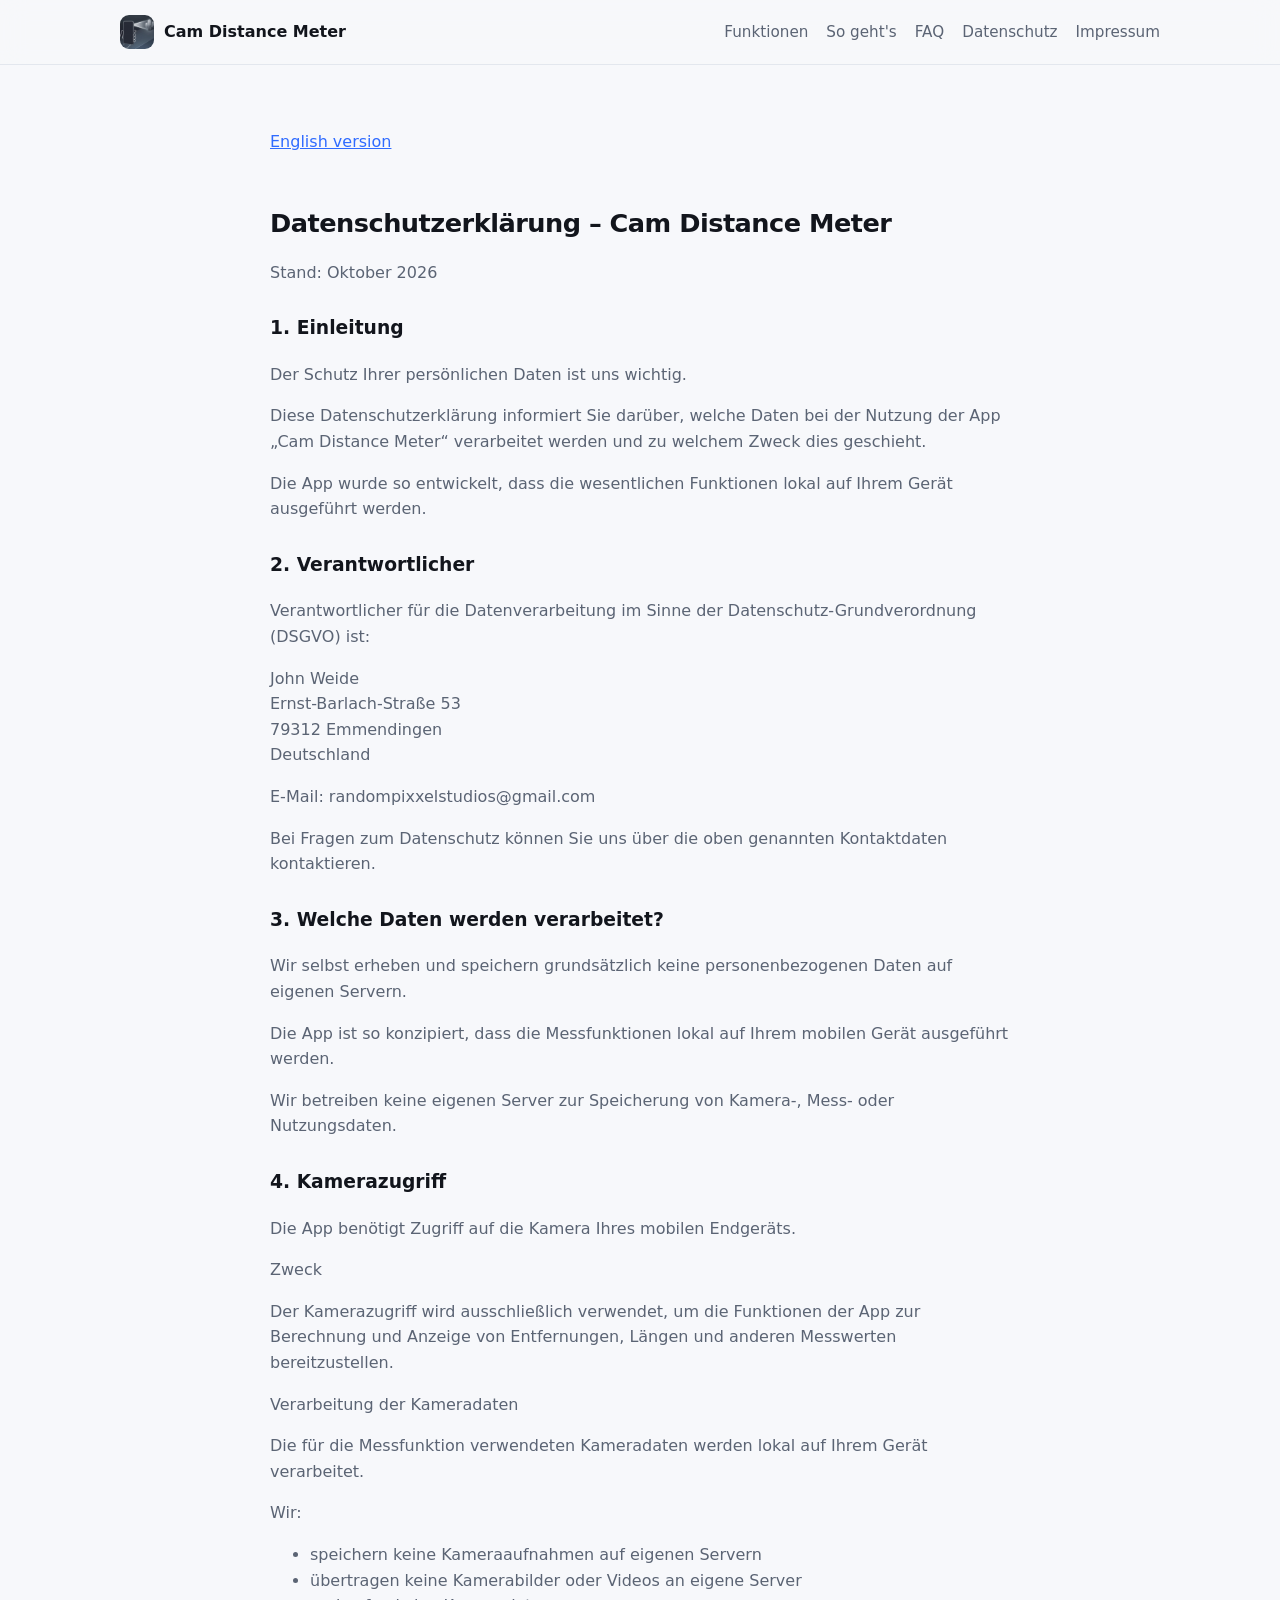
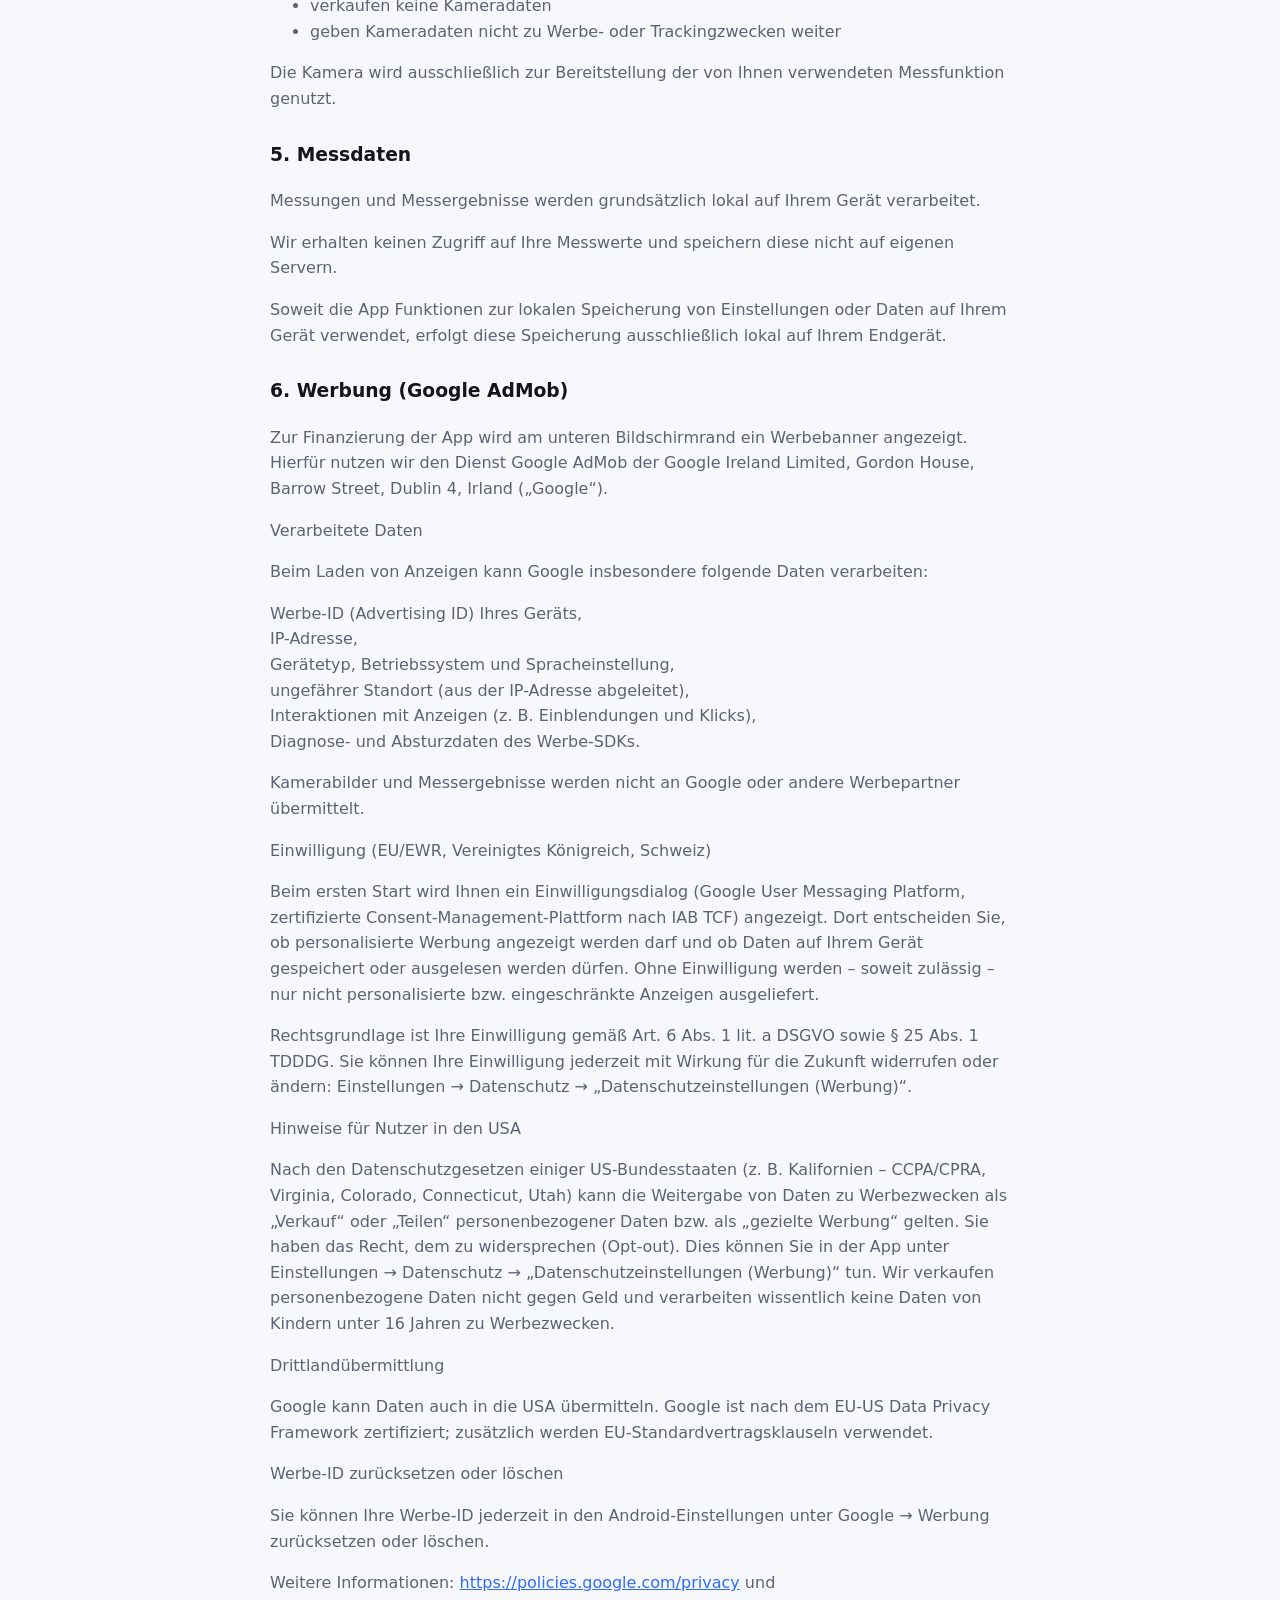
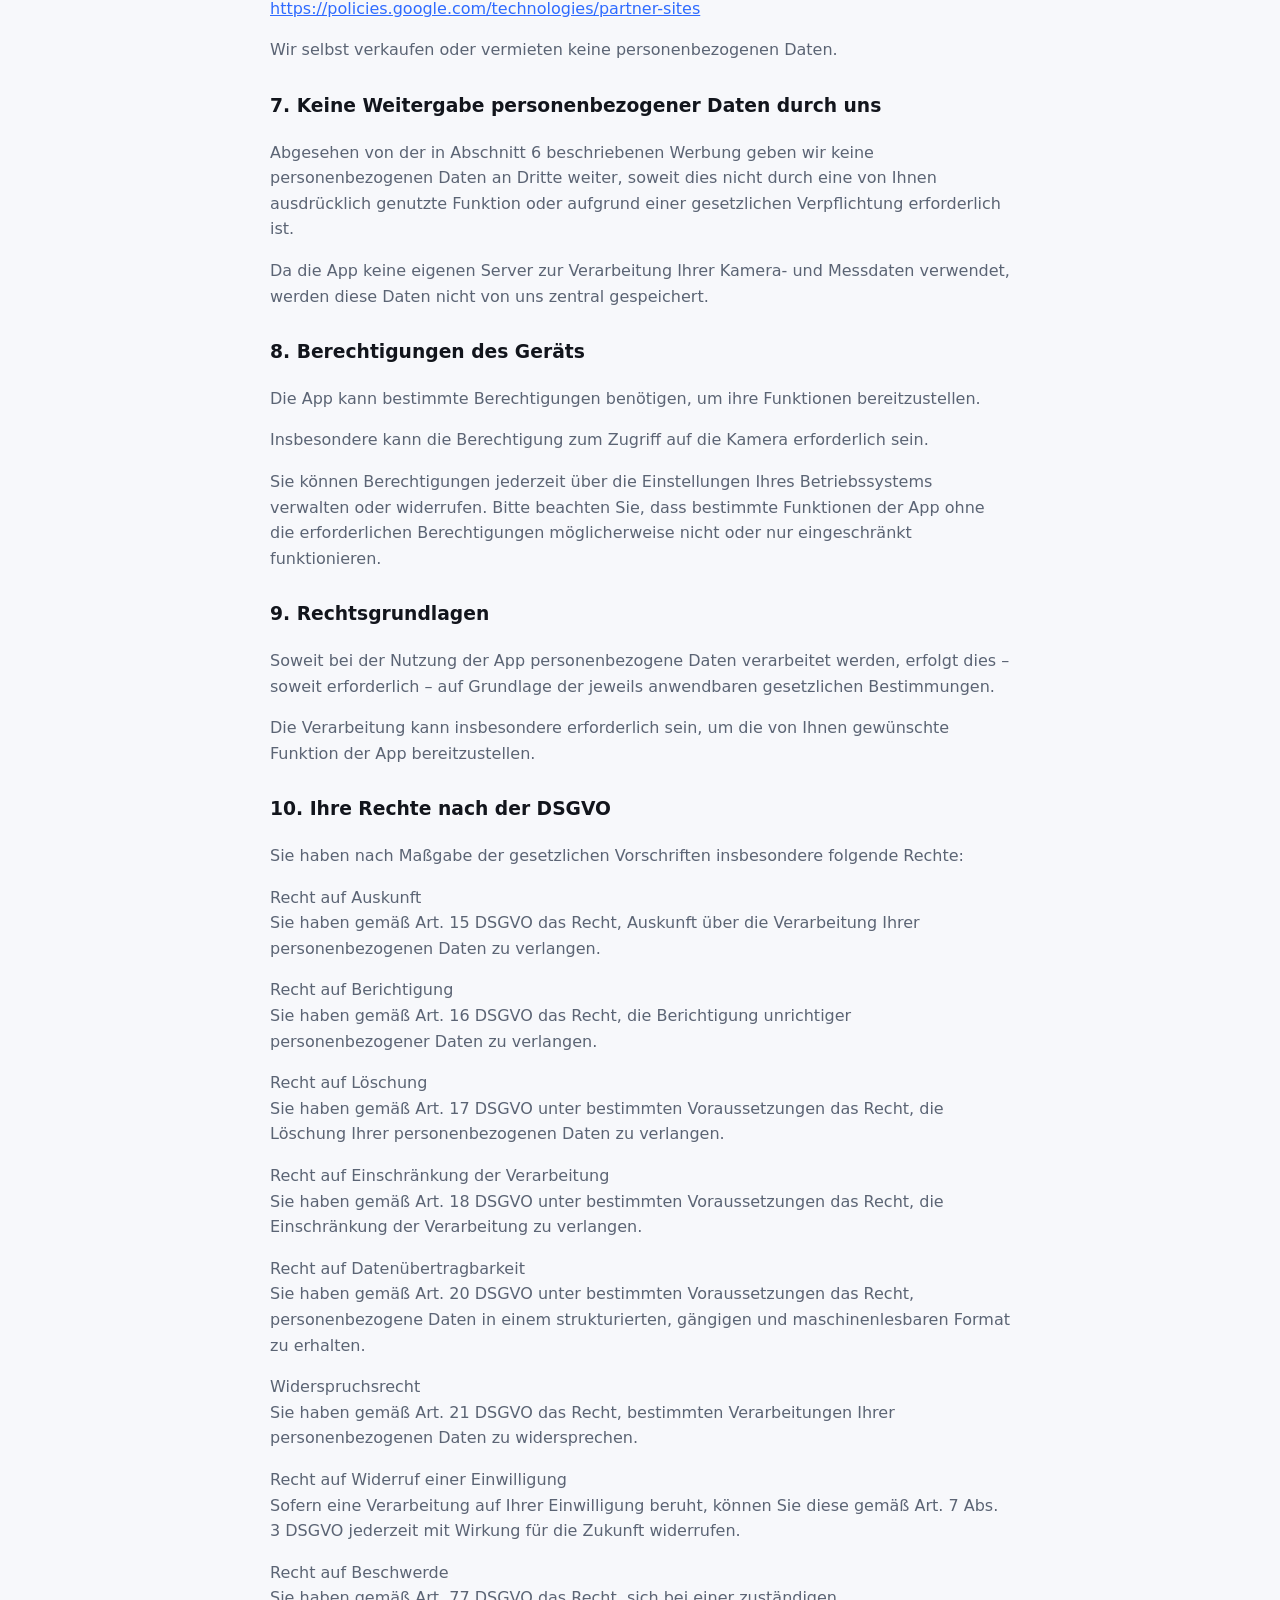
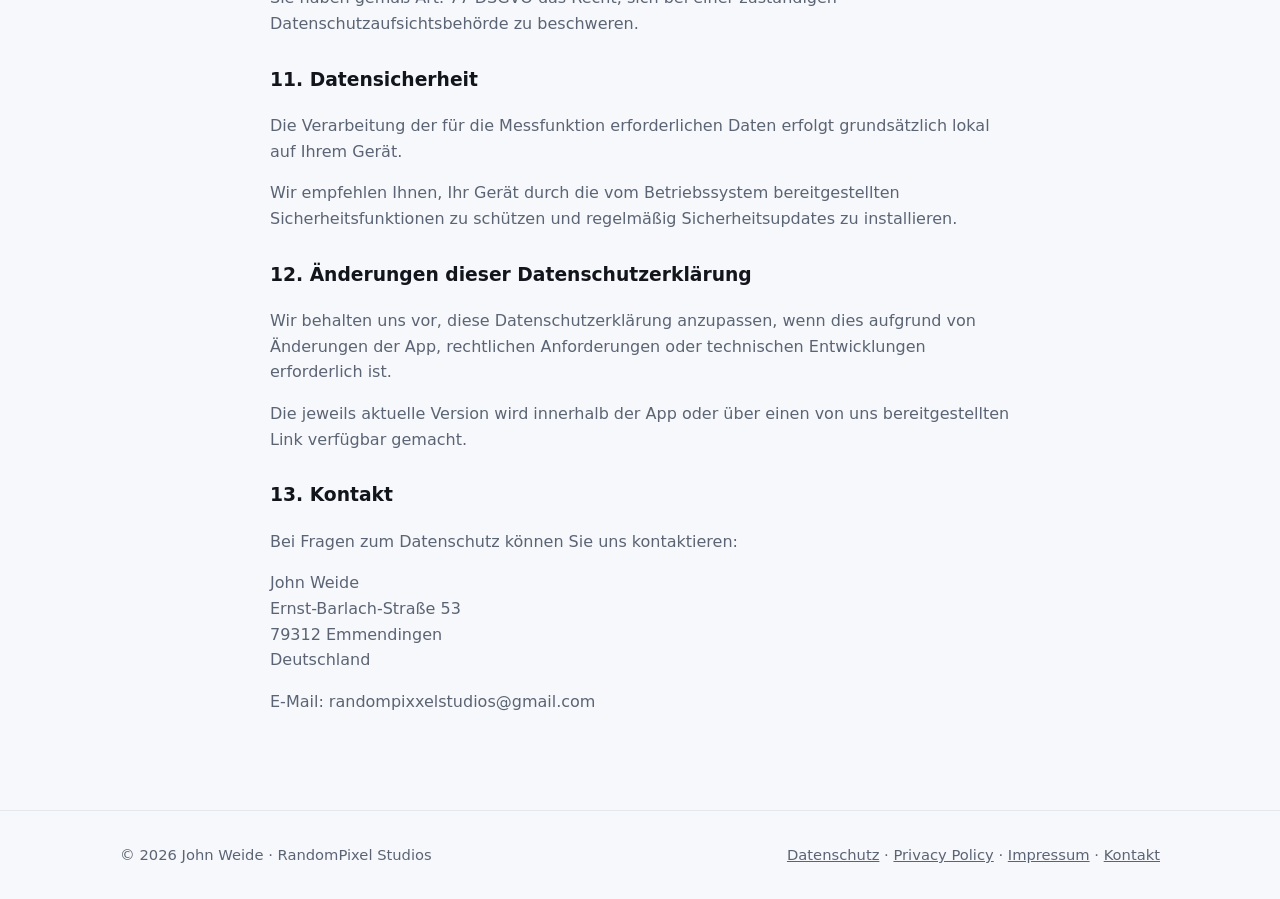
==== datenschutz.html @ 82d374c1 "Add Cam Distance Meter website Co-Authored-By: Claude Opus 5.5 <noreply@anthropic.com>" ====
<!doctype html>
<html lang="de"><head><meta charset="utf-8"><meta name="viewport" content="width=device-width,initial-scale=1">
<title>Datenschutzerklärung – Cam Distance Meter</title>
<meta name="description" content="Cam Distance Meter misst Entfernungen mit der Kamera deines Android-Smartphones – per Dual-Kamera-Stereo oder Autofokus, komplett lokal auf dem Gerät.">
<link rel="icon" href="icon.png"><link rel="stylesheet" href="style.css"></head>
<body>
<header><div class="wrap"><a class="brand" href="index.html"><img src="icon.png" alt="">Cam Distance Meter</a>
<nav><a href="index.html#features">Funktionen</a><a href="index.html#how">So geht's</a><a href="index.html#faq">FAQ</a><a href="datenschutz.html">Datenschutz</a><a href="impressum.html">Impressum</a></nav></div></header>
<main class="legal wrap"><p class="switch"><a href="privacy.html">English version</a></p><h2>Datenschutzerklärung – Cam Distance Meter</h2>
<p>Stand: Oktober 2026</p>
<h3>1. Einleitung</h3>
<p>Der Schutz Ihrer persönlichen Daten ist uns wichtig.</p>
<p>Diese Datenschutzerklärung informiert Sie darüber, welche Daten bei der Nutzung der App „Cam Distance Meter“ verarbeitet werden und zu welchem Zweck dies geschieht.</p>
<p>Die App wurde so entwickelt, dass die wesentlichen Funktionen lokal auf Ihrem Gerät ausgeführt werden.</p>
<h3>2. Verantwortlicher</h3>
<p>Verantwortlicher für die Datenverarbeitung im Sinne der Datenschutz-Grundverordnung (DSGVO) ist:</p>
<p>John Weide<br>Ernst-Barlach-Straße 53<br>79312 Emmendingen<br>Deutschland</p>
<p>E-Mail: randompixxelstudios@gmail.com</p>
<p>Bei Fragen zum Datenschutz können Sie uns über die oben genannten Kontaktdaten kontaktieren.</p>
<h3>3. Welche Daten werden verarbeitet?</h3>
<p>Wir selbst erheben und speichern grundsätzlich keine personenbezogenen Daten auf eigenen Servern.</p>
<p>Die App ist so konzipiert, dass die Messfunktionen lokal auf Ihrem mobilen Gerät ausgeführt werden.</p>
<p>Wir betreiben keine eigenen Server zur Speicherung von Kamera-, Mess- oder Nutzungsdaten.</p>
<h3>4. Kamerazugriff</h3>
<p>Die App benötigt Zugriff auf die Kamera Ihres mobilen Endgeräts.</p>
<p>Zweck</p>
<p>Der Kamerazugriff wird ausschließlich verwendet, um die Funktionen der App zur Berechnung und Anzeige von Entfernungen, Längen und anderen Messwerten bereitzustellen.</p>
<p>Verarbeitung der Kameradaten</p>
<p>Die für die Messfunktion verwendeten Kameradaten werden lokal auf Ihrem Gerät verarbeitet.</p>
<p>Wir:</p>
<ul><li>speichern keine Kameraaufnahmen auf eigenen Servern</li><li>übertragen keine Kamerabilder oder Videos an eigene Server</li><li>verkaufen keine Kameradaten</li><li>geben Kameradaten nicht zu Werbe- oder Trackingzwecken weiter</li></ul>
<p>Die Kamera wird ausschließlich zur Bereitstellung der von Ihnen verwendeten Messfunktion genutzt.</p>
<h3>5. Messdaten</h3>
<p>Messungen und Messergebnisse werden grundsätzlich lokal auf Ihrem Gerät verarbeitet.</p>
<p>Wir erhalten keinen Zugriff auf Ihre Messwerte und speichern diese nicht auf eigenen Servern.</p>
<p>Soweit die App Funktionen zur lokalen Speicherung von Einstellungen oder Daten auf Ihrem Gerät verwendet, erfolgt diese Speicherung ausschließlich lokal auf Ihrem Endgerät.</p>
<h3>6. Werbung (Google AdMob)</h3>
<p>Zur Finanzierung der App wird am unteren Bildschirmrand ein Werbebanner angezeigt. Hierfür nutzen wir den Dienst Google AdMob der Google Ireland Limited, Gordon House, Barrow Street, Dublin 4, Irland („Google“).</p>
<p>Verarbeitete Daten</p>
<p>Beim Laden von Anzeigen kann Google insbesondere folgende Daten verarbeiten:</p>
<p>Werbe-ID (Advertising ID) Ihres Geräts,<br>IP-Adresse,<br>Gerätetyp, Betriebssystem und Spracheinstellung,<br>ungefährer Standort (aus der IP-Adresse abgeleitet),<br>Interaktionen mit Anzeigen (z. B. Einblendungen und Klicks),<br>Diagnose- und Absturzdaten des Werbe-SDKs.</p>
<p>Kamerabilder und Messergebnisse werden nicht an Google oder andere Werbepartner übermittelt.</p>
<p>Einwilligung (EU/EWR, Vereinigtes Königreich, Schweiz)</p>
<p>Beim ersten Start wird Ihnen ein Einwilligungsdialog (Google User Messaging Platform, zertifizierte Consent-Management-Plattform nach IAB TCF) angezeigt. Dort entscheiden Sie, ob personalisierte Werbung angezeigt werden darf und ob Daten auf Ihrem Gerät gespeichert oder ausgelesen werden dürfen. Ohne Einwilligung werden – soweit zulässig – nur nicht personalisierte bzw. eingeschränkte Anzeigen ausgeliefert.</p>
<p>Rechtsgrundlage ist Ihre Einwilligung gemäß Art. 6 Abs. 1 lit. a DSGVO sowie § 25 Abs. 1 TDDDG. Sie können Ihre Einwilligung jederzeit mit Wirkung für die Zukunft widerrufen oder ändern: Einstellungen → Datenschutz → „Datenschutzeinstellungen (Werbung)“.</p>
<p>Hinweise für Nutzer in den USA</p>
<p>Nach den Datenschutzgesetzen einiger US-Bundesstaaten (z. B. Kalifornien – CCPA/CPRA, Virginia, Colorado, Connecticut, Utah) kann die Weitergabe von Daten zu Werbezwecken als „Verkauf“ oder „Teilen“ personenbezogener Daten bzw. als „gezielte Werbung“ gelten. Sie haben das Recht, dem zu widersprechen (Opt-out). Dies können Sie in der App unter Einstellungen → Datenschutz → „Datenschutzeinstellungen (Werbung)“ tun. Wir verkaufen personenbezogene Daten nicht gegen Geld und verarbeiten wissentlich keine Daten von Kindern unter 16 Jahren zu Werbezwecken.</p>
<p>Drittlandübermittlung</p>
<p>Google kann Daten auch in die USA übermitteln. Google ist nach dem EU-US Data Privacy Framework zertifiziert; zusätzlich werden EU-Standardvertragsklauseln verwendet.</p>
<p>Werbe-ID zurücksetzen oder löschen</p>
<p>Sie können Ihre Werbe-ID jederzeit in den Android-Einstellungen unter Google → Werbung zurücksetzen oder löschen.</p>
<p>Weitere Informationen: <a href="https://policies.google.com/privacy">https://policies.google.com/privacy</a> und <a href="https://policies.google.com/technologies/partner-sites">https://policies.google.com/technologies/partner-sites</a></p>
<p>Wir selbst verkaufen oder vermieten keine personenbezogenen Daten.</p>
<h3>7. Keine Weitergabe personenbezogener Daten durch uns</h3>
<p>Abgesehen von der in Abschnitt 6 beschriebenen Werbung geben wir keine personenbezogenen Daten an Dritte weiter, soweit dies nicht durch eine von Ihnen ausdrücklich genutzte Funktion oder aufgrund einer gesetzlichen Verpflichtung erforderlich ist.</p>
<p>Da die App keine eigenen Server zur Verarbeitung Ihrer Kamera- und Messdaten verwendet, werden diese Daten nicht von uns zentral gespeichert.</p>
<h3>8. Berechtigungen des Geräts</h3>
<p>Die App kann bestimmte Berechtigungen benötigen, um ihre Funktionen bereitzustellen.</p>
<p>Insbesondere kann die Berechtigung zum Zugriff auf die Kamera erforderlich sein.</p>
<p>Sie können Berechtigungen jederzeit über die Einstellungen Ihres Betriebssystems verwalten oder widerrufen. Bitte beachten Sie, dass bestimmte Funktionen der App ohne die erforderlichen Berechtigungen möglicherweise nicht oder nur eingeschränkt funktionieren.</p>
<h3>9. Rechtsgrundlagen</h3>
<p>Soweit bei der Nutzung der App personenbezogene Daten verarbeitet werden, erfolgt dies – soweit erforderlich – auf Grundlage der jeweils anwendbaren gesetzlichen Bestimmungen.</p>
<p>Die Verarbeitung kann insbesondere erforderlich sein, um die von Ihnen gewünschte Funktion der App bereitzustellen.</p>
<h3>10. Ihre Rechte nach der DSGVO</h3>
<p>Sie haben nach Maßgabe der gesetzlichen Vorschriften insbesondere folgende Rechte:</p>
<p>Recht auf Auskunft<br>Sie haben gemäß Art. 15 DSGVO das Recht, Auskunft über die Verarbeitung Ihrer personenbezogenen Daten zu verlangen.</p>
<p>Recht auf Berichtigung<br>Sie haben gemäß Art. 16 DSGVO das Recht, die Berichtigung unrichtiger personenbezogener Daten zu verlangen.</p>
<p>Recht auf Löschung<br>Sie haben gemäß Art. 17 DSGVO unter bestimmten Voraussetzungen das Recht, die Löschung Ihrer personenbezogenen Daten zu verlangen.</p>
<p>Recht auf Einschränkung der Verarbeitung<br>Sie haben gemäß Art. 18 DSGVO unter bestimmten Voraussetzungen das Recht, die Einschränkung der Verarbeitung zu verlangen.</p>
<p>Recht auf Datenübertragbarkeit<br>Sie haben gemäß Art. 20 DSGVO unter bestimmten Voraussetzungen das Recht, personenbezogene Daten in einem strukturierten, gängigen und maschinenlesbaren Format zu erhalten.</p>
<p>Widerspruchsrecht<br>Sie haben gemäß Art. 21 DSGVO das Recht, bestimmten Verarbeitungen Ihrer personenbezogenen Daten zu widersprechen.</p>
<p>Recht auf Widerruf einer Einwilligung<br>Sofern eine Verarbeitung auf Ihrer Einwilligung beruht, können Sie diese gemäß Art. 7 Abs. 3 DSGVO jederzeit mit Wirkung für die Zukunft widerrufen.</p>
<p>Recht auf Beschwerde<br>Sie haben gemäß Art. 77 DSGVO das Recht, sich bei einer zuständigen Datenschutzaufsichtsbehörde zu beschweren.</p>
<h3>11. Datensicherheit</h3>
<p>Die Verarbeitung der für die Messfunktion erforderlichen Daten erfolgt grundsätzlich lokal auf Ihrem Gerät.</p>
<p>Wir empfehlen Ihnen, Ihr Gerät durch die vom Betriebssystem bereitgestellten Sicherheitsfunktionen zu schützen und regelmäßig Sicherheitsupdates zu installieren.</p>
<h3>12. Änderungen dieser Datenschutzerklärung</h3>
<p>Wir behalten uns vor, diese Datenschutzerklärung anzupassen, wenn dies aufgrund von Änderungen der App, rechtlichen Anforderungen oder technischen Entwicklungen erforderlich ist.</p>
<p>Die jeweils aktuelle Version wird innerhalb der App oder über einen von uns bereitgestellten Link verfügbar gemacht.</p>
<h3>13. Kontakt</h3>
<p>Bei Fragen zum Datenschutz können Sie uns kontaktieren:</p>
<p>John Weide<br>Ernst-Barlach-Straße 53<br>79312 Emmendingen<br>Deutschland</p>
<p>E-Mail: randompixxelstudios@gmail.com</p>
</main>
<footer><div class="wrap"><span>© 2026 John Weide · RandomPixel Studios</span><span><a href="datenschutz.html">Datenschutz</a> · <a href="privacy.html">Privacy Policy</a> · <a href="impressum.html">Impressum</a> · <a href="mailto:randompixxelstudios@gmail.com">Kontakt</a></span></div></footer>
</body></html>
---- style.css ----
:root{--bg:#f7f8fb;--fg:#12151c;--muted:#5b6474;--card:#fff;--line:#e3e7ee;--accent:#2f6bff;--accent2:#00c2a8}
@media (prefers-color-scheme:dark){:root{--bg:#0c0f15;--fg:#eef1f6;--muted:#9aa4b5;--card:#151a23;--line:#242b38;--accent:#6b97ff;--accent2:#2ee0c6}}
*{box-sizing:border-box}html{scroll-behavior:smooth}
body{margin:0;background:var(--bg);color:var(--fg);font:16px/1.6 Inter,system-ui,-apple-system,"Segoe UI",Roboto,sans-serif}
a{color:var(--accent)}
.wrap{max-width:1080px;margin:0 auto;padding:0 20px}
header{position:sticky;top:0;z-index:5;backdrop-filter:blur(12px);background:color-mix(in srgb,var(--bg) 80%,transparent);border-bottom:1px solid var(--line)}
header .wrap{display:flex;align-items:center;justify-content:space-between;height:64px;gap:12px}
.brand{display:flex;align-items:center;gap:10px;font-weight:700;color:var(--fg);text-decoration:none}
.brand img{width:34px;height:34px;border-radius:9px}
nav{display:flex;gap:18px;flex-wrap:wrap}nav a{color:var(--muted);text-decoration:none;font-size:.95rem}nav a:hover{color:var(--fg)}
.hero{padding:88px 0 64px;text-align:center}
.hero img{width:112px;height:112px;border-radius:28px;box-shadow:0 20px 50px -15px color-mix(in srgb,var(--accent) 60%,transparent)}
h1{font-size:clamp(2.2rem,6vw,3.8rem);line-height:1.08;margin:28px 0 14px;letter-spacing:-.03em}
.grad{background:linear-gradient(90deg,var(--accent),var(--accent2));-webkit-background-clip:text;background-clip:text;color:transparent}
.lead{font-size:1.2rem;color:var(--muted);max-width:620px;margin:0 auto 32px}
.btn{display:inline-flex;align-items:center;gap:10px;padding:14px 26px;border-radius:999px;background:var(--fg);color:var(--bg);font-weight:600;text-decoration:none}
.btn.alt{background:transparent;color:var(--fg);border:1px solid var(--line);margin-left:8px}
section{padding:56px 0}h2{font-size:1.9rem;letter-spacing:-.02em;margin:0 0 8px}
.sub{color:var(--muted);margin:0 0 32px}
.grid{display:grid;grid-template-columns:repeat(auto-fit,minmax(230px,1fr));gap:18px}
.card{background:var(--card);border:1px solid var(--line);border-radius:18px;padding:24px}
.card .ic{font-size:1.6rem;width:48px;height:48px;display:grid;place-items:center;border-radius:12px;background:color-mix(in srgb,var(--accent) 14%,transparent);margin-bottom:14px}
.card h3{margin:0 0 6px;font-size:1.1rem}.card p{margin:0;color:var(--muted)}
.steps{counter-reset:s;list-style:none;padding:0;display:grid;gap:14px}
.steps li{counter-increment:s;background:var(--card);border:1px solid var(--line);border-radius:16px;padding:18px 20px 18px 70px;position:relative}
.steps li::before{content:counter(s);position:absolute;left:20px;top:16px;width:34px;height:34px;border-radius:50%;display:grid;place-items:center;background:linear-gradient(135deg,var(--accent),var(--accent2));color:#fff;font-weight:700}
.note{border-left:4px solid var(--accent2);background:var(--card);padding:16px 20px;border-radius:12px;color:var(--muted)}
details{background:var(--card);border:1px solid var(--line);border-radius:14px;padding:16px 20px;margin-bottom:10px}summary{cursor:pointer;font-weight:600}
footer{border-top:1px solid var(--line);padding:32px 0;color:var(--muted);font-size:.92rem}
footer .wrap{display:flex;justify-content:space-between;flex-wrap:wrap;gap:12px}footer a{color:var(--muted)}
.legal{max-width:780px;padding:48px 20px 80px}.legal h2{margin-top:48px;font-size:1.6rem}.legal h3{margin-top:28px}
.legal p,.legal li{color:var(--muted)}.legal .switch{margin-bottom:8px}
@media(max-width:640px){nav{display:none}.btn.alt{margin:10px 0 0}}
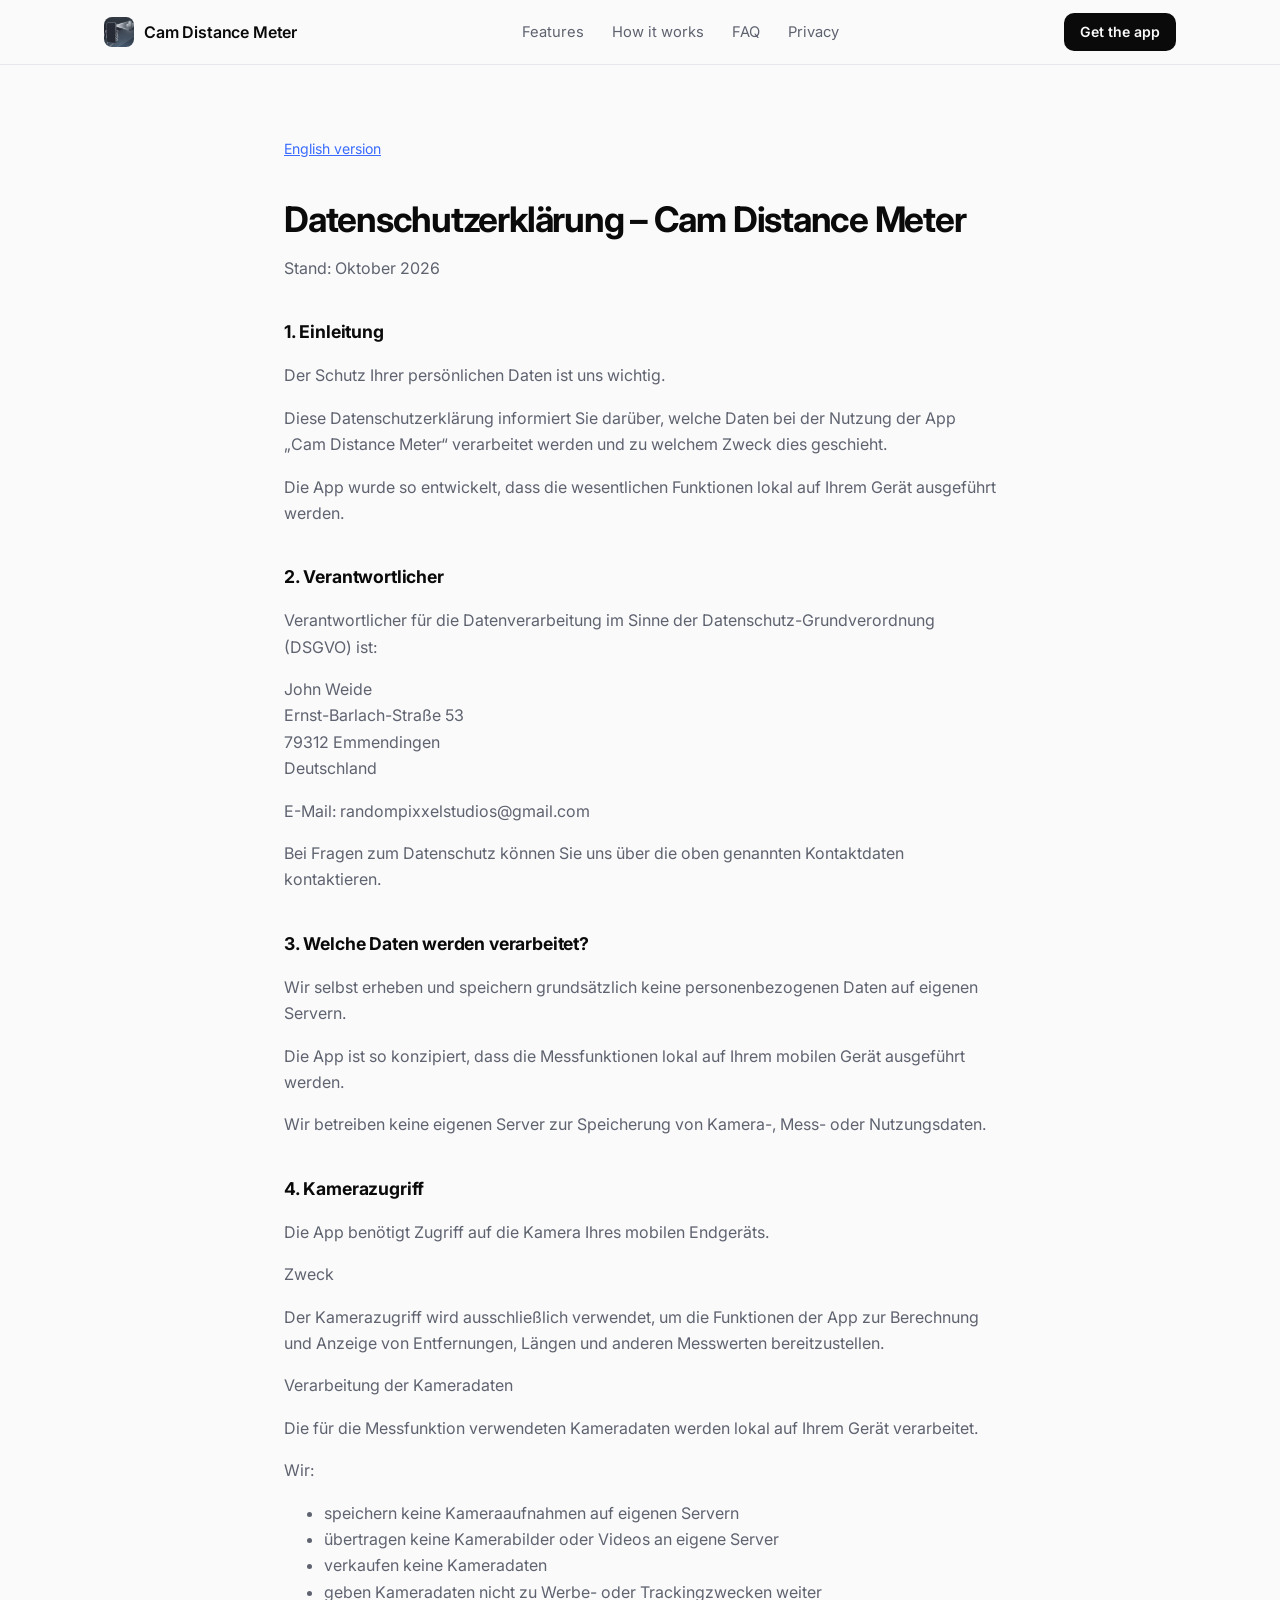
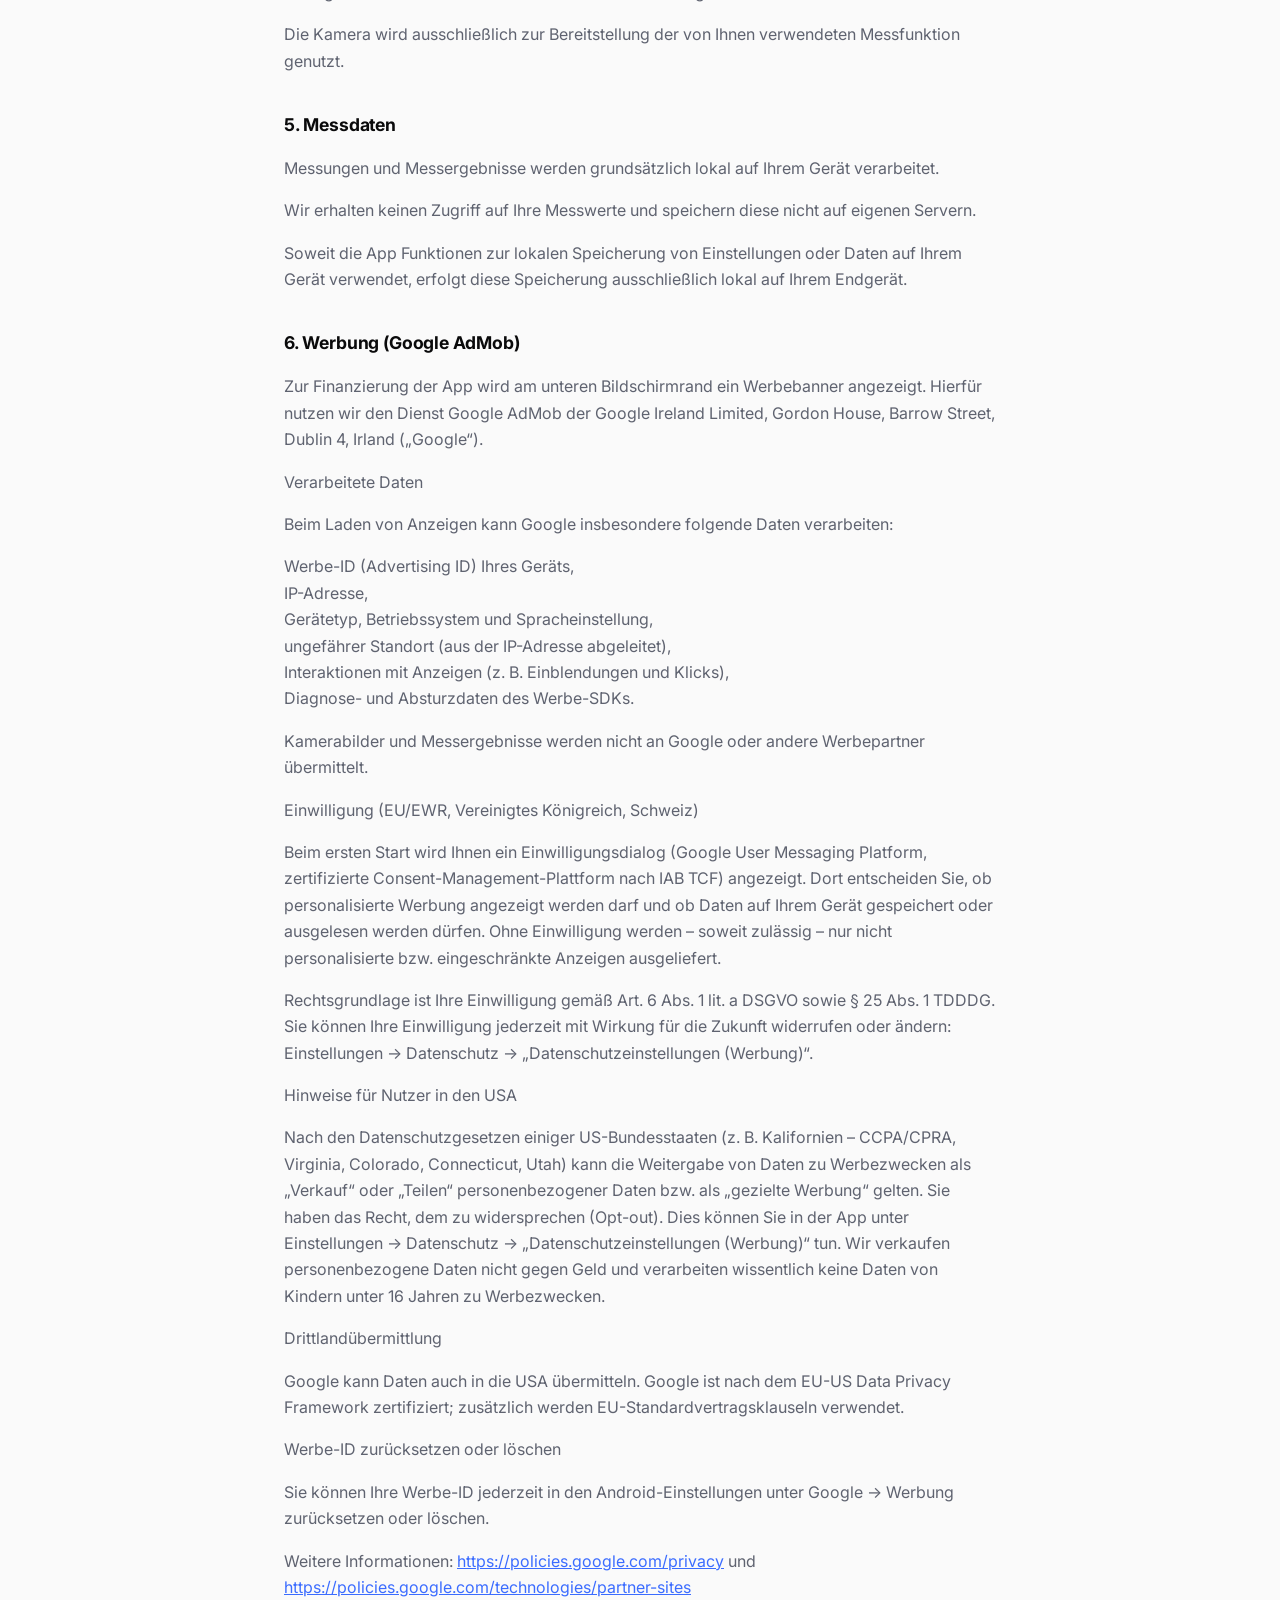
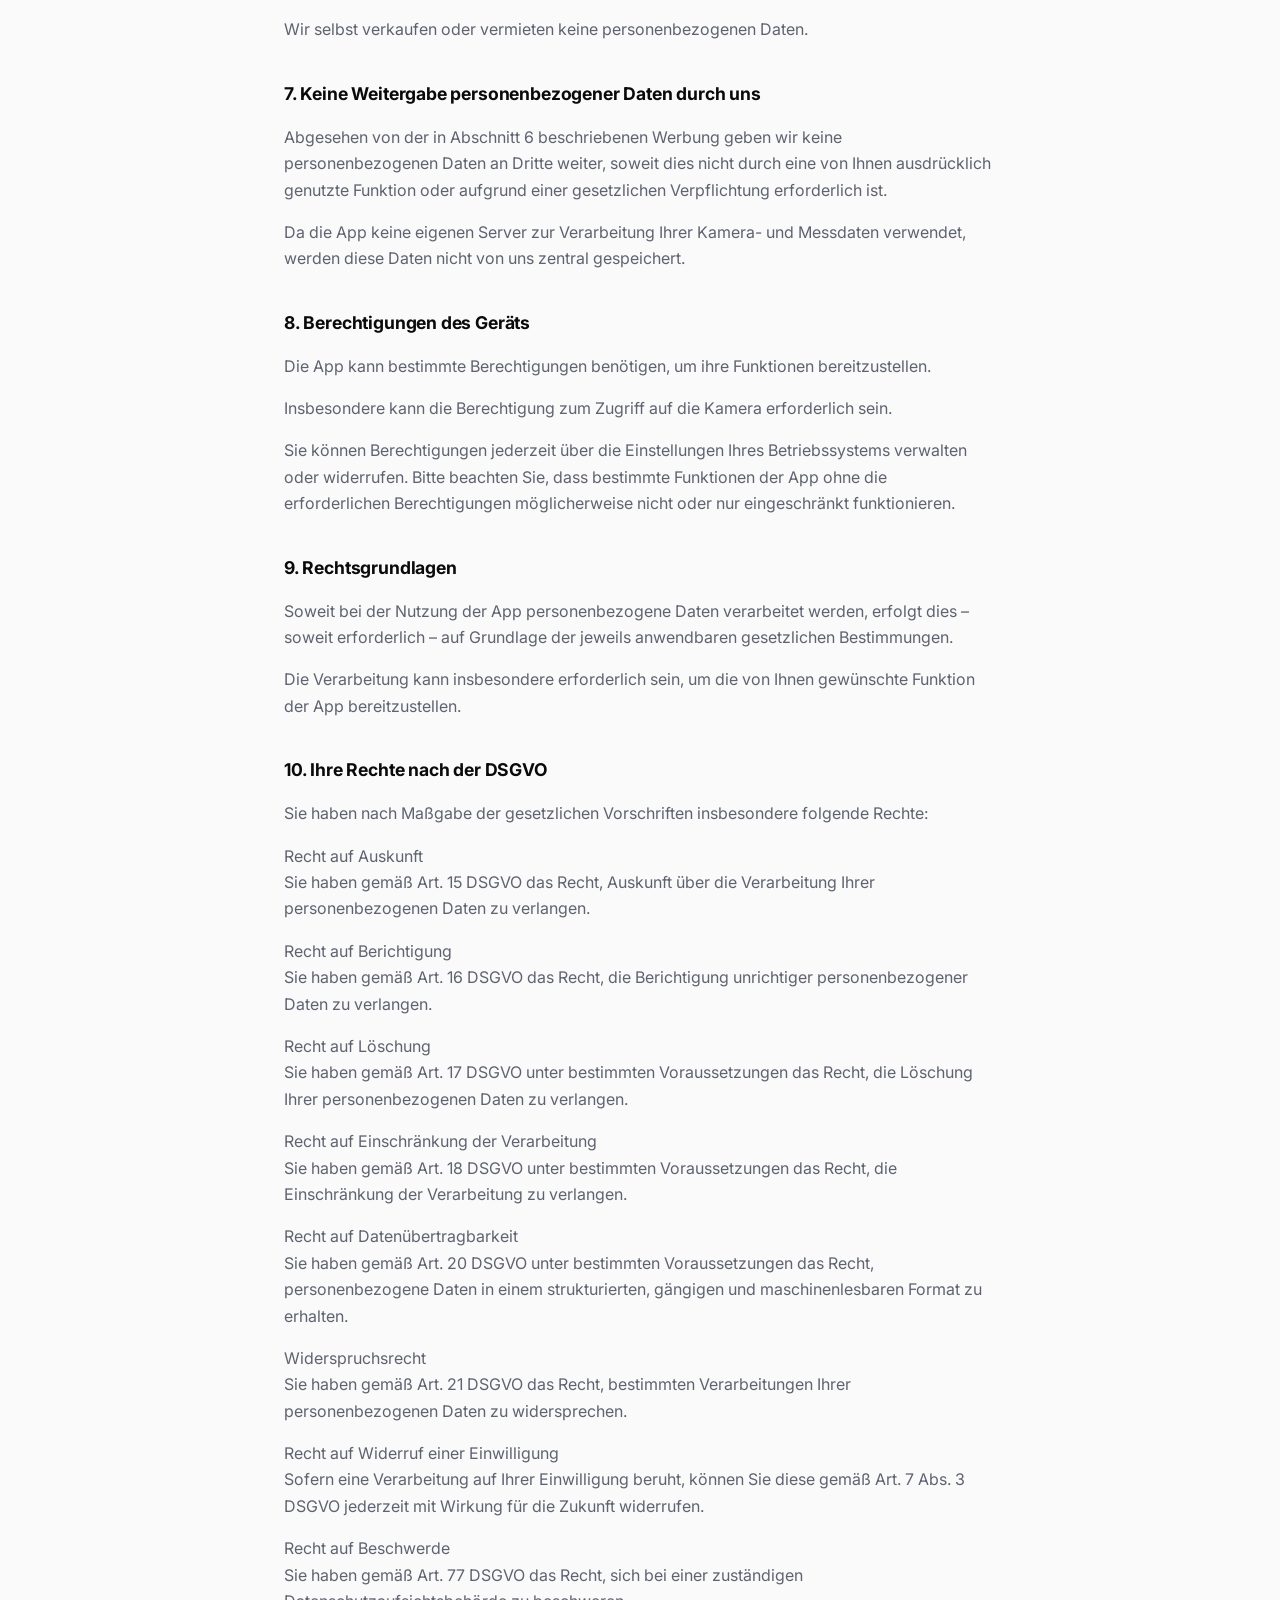
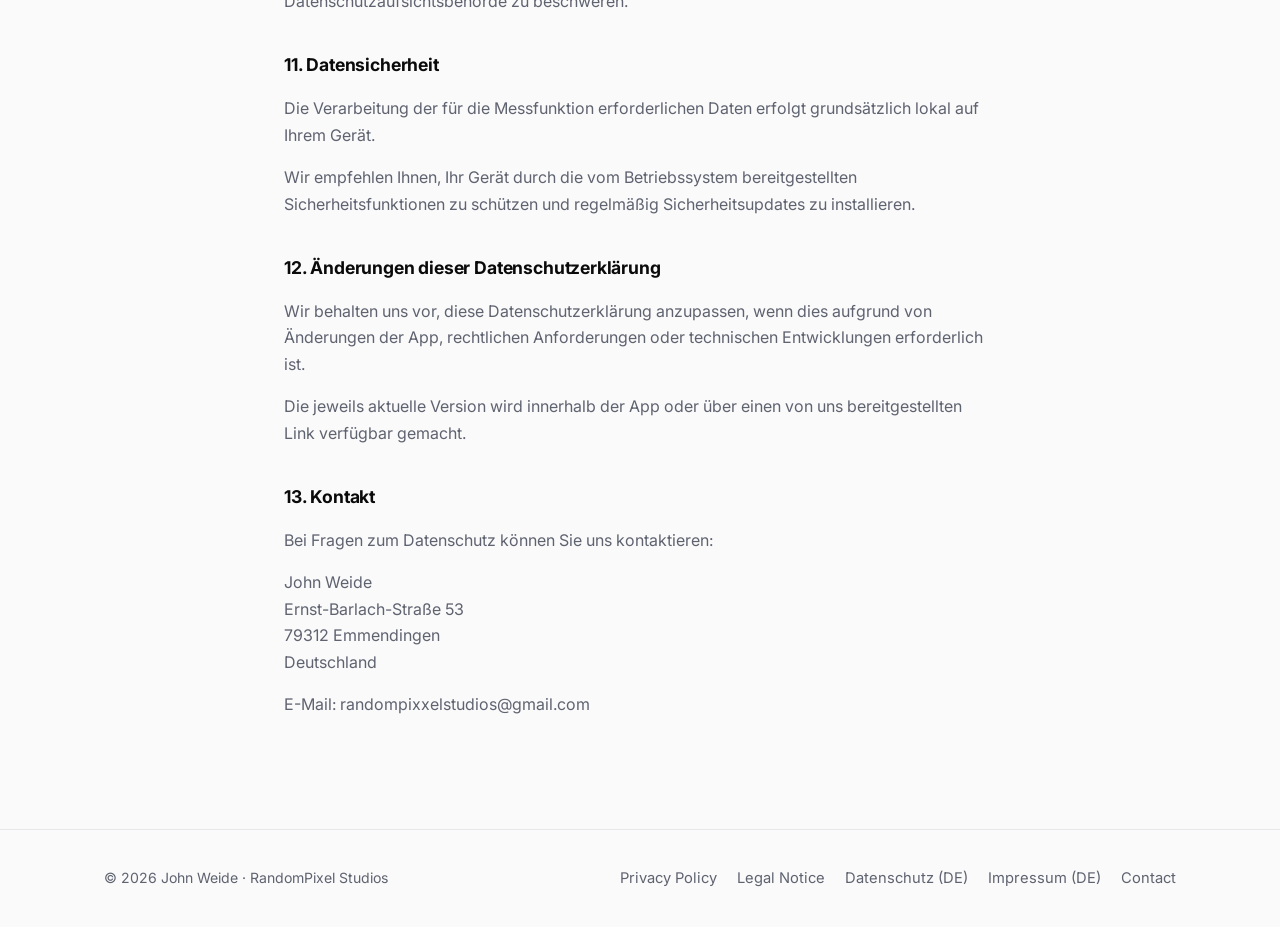
==== commit a8190894: "Redesign website in English Co-Authored-By: Claude Opus 5.5 <noreply@anthropic.com>" ====
--- a/datenschutz.html
+++ b/datenschutz.html
@@ -1,11 +1,14 @@
 <!doctype html>
 <html lang="de"><head><meta charset="utf-8"><meta name="viewport" content="width=device-width,initial-scale=1">
 <title>Datenschutzerklärung – Cam Distance Meter</title>
-<meta name="description" content="Cam Distance Meter misst Entfernungen mit der Kamera deines Android-Smartphones – per Dual-Kamera-Stereo oder Autofokus, komplett lokal auf dem Gerät.">
-<link rel="icon" href="icon.png"><link rel="stylesheet" href="style.css"></head>
+<meta name="description" content="Cam Distance Meter measures distances with your Android phone's camera using dual-camera stereo depth or autofocus. Everything runs on your device.">
+<link rel="icon" href="icon.png">
+<link rel="preconnect" href="https://fonts.googleapis.com"><link href="https://fonts.googleapis.com/css2?family=Inter:wght@400;500;600;700&display=swap" rel="stylesheet">
+<link rel="stylesheet" href="style.css"></head>
 <body>
 <header><div class="wrap"><a class="brand" href="index.html"><img src="icon.png" alt="">Cam Distance Meter</a>
-<nav><a href="index.html#features">Funktionen</a><a href="index.html#how">So geht's</a><a href="index.html#faq">FAQ</a><a href="datenschutz.html">Datenschutz</a><a href="impressum.html">Impressum</a></nav></div></header>
+<nav><a href="index.html#features">Features</a><a href="index.html#how">How it works</a><a href="index.html#faq">FAQ</a><a href="privacy.html">Privacy</a></nav>
+<a class="btn sm" href="https://play.google.com/store/apps/details?id=com.camdistancemeter">Get the app</a></div></header>
 <main class="legal wrap"><p class="switch"><a href="privacy.html">English version</a></p><h2>Datenschutzerklärung – Cam Distance Meter</h2>
 <p>Stand: Oktober 2026</p>
 <h3>1. Einleitung</h3>
@@ -82,5 +85,5 @@
 <p>John Weide<br>Ernst-Barlach-Straße 53<br>79312 Emmendingen<br>Deutschland</p>
 <p>E-Mail: randompixxelstudios@gmail.com</p>
 </main>
-<footer><div class="wrap"><span>© 2026 John Weide · RandomPixel Studios</span><span><a href="datenschutz.html">Datenschutz</a> · <a href="privacy.html">Privacy Policy</a> · <a href="impressum.html">Impressum</a> · <a href="mailto:randompixxelstudios@gmail.com">Kontakt</a></span></div></footer>
+<footer><div class="wrap"><span>© 2026 John Weide · RandomPixel Studios</span><nav><a href="privacy.html">Privacy Policy</a><a href="privacy.html#legal">Legal Notice</a><a href="datenschutz.html">Datenschutz (DE)</a><a href="impressum.html">Impressum (DE)</a><a href="mailto:randompixxelstudios@gmail.com">Contact</a></nav></div></footer>
 </body></html>
--- a/style.css
+++ b/style.css
@@ -1,34 +1,70 @@
-:root{--bg:#f7f8fb;--fg:#12151c;--muted:#5b6474;--card:#fff;--line:#e3e7ee;--accent:#2f6bff;--accent2:#00c2a8}
-@media (prefers-color-scheme:dark){:root{--bg:#0c0f15;--fg:#eef1f6;--muted:#9aa4b5;--card:#151a23;--line:#242b38;--accent:#6b97ff;--accent2:#2ee0c6}}
+:root{--bg:#fafafa;--bg2:#fff;--fg:#0a0a0b;--muted:#5f6370;--line:#e7e8ec;--accent:#3b6cff;--accent2:#14d3b4;--glow:rgba(59,108,255,.18)}
+@media (prefers-color-scheme:dark){:root{--bg:#07080b;--bg2:#0f1116;--fg:#f2f3f5;--muted:#8d93a1;--line:#1c1f27;--accent:#6d8fff;--accent2:#2ee6c6;--glow:rgba(109,143,255,.22)}}
 *{box-sizing:border-box}html{scroll-behavior:smooth}
-body{margin:0;background:var(--bg);color:var(--fg);font:16px/1.6 Inter,system-ui,-apple-system,"Segoe UI",Roboto,sans-serif}
-a{color:var(--accent)}
-.wrap{max-width:1080px;margin:0 auto;padding:0 20px}
-header{position:sticky;top:0;z-index:5;backdrop-filter:blur(12px);background:color-mix(in srgb,var(--bg) 80%,transparent);border-bottom:1px solid var(--line)}
-header .wrap{display:flex;align-items:center;justify-content:space-between;height:64px;gap:12px}
-.brand{display:flex;align-items:center;gap:10px;font-weight:700;color:var(--fg);text-decoration:none}
-.brand img{width:34px;height:34px;border-radius:9px}
-nav{display:flex;gap:18px;flex-wrap:wrap}nav a{color:var(--muted);text-decoration:none;font-size:.95rem}nav a:hover{color:var(--fg)}
-.hero{padding:88px 0 64px;text-align:center}
-.hero img{width:112px;height:112px;border-radius:28px;box-shadow:0 20px 50px -15px color-mix(in srgb,var(--accent) 60%,transparent)}
-h1{font-size:clamp(2.2rem,6vw,3.8rem);line-height:1.08;margin:28px 0 14px;letter-spacing:-.03em}
-.grad{background:linear-gradient(90deg,var(--accent),var(--accent2));-webkit-background-clip:text;background-clip:text;color:transparent}
-.lead{font-size:1.2rem;color:var(--muted);max-width:620px;margin:0 auto 32px}
-.btn{display:inline-flex;align-items:center;gap:10px;padding:14px 26px;border-radius:999px;background:var(--fg);color:var(--bg);font-weight:600;text-decoration:none}
-.btn.alt{background:transparent;color:var(--fg);border:1px solid var(--line);margin-left:8px}
-section{padding:56px 0}h2{font-size:1.9rem;letter-spacing:-.02em;margin:0 0 8px}
-.sub{color:var(--muted);margin:0 0 32px}
-.grid{display:grid;grid-template-columns:repeat(auto-fit,minmax(230px,1fr));gap:18px}
-.card{background:var(--card);border:1px solid var(--line);border-radius:18px;padding:24px}
-.card .ic{font-size:1.6rem;width:48px;height:48px;display:grid;place-items:center;border-radius:12px;background:color-mix(in srgb,var(--accent) 14%,transparent);margin-bottom:14px}
-.card h3{margin:0 0 6px;font-size:1.1rem}.card p{margin:0;color:var(--muted)}
-.steps{counter-reset:s;list-style:none;padding:0;display:grid;gap:14px}
-.steps li{counter-increment:s;background:var(--card);border:1px solid var(--line);border-radius:16px;padding:18px 20px 18px 70px;position:relative}
-.steps li::before{content:counter(s);position:absolute;left:20px;top:16px;width:34px;height:34px;border-radius:50%;display:grid;place-items:center;background:linear-gradient(135deg,var(--accent),var(--accent2));color:#fff;font-weight:700}
-.note{border-left:4px solid var(--accent2);background:var(--card);padding:16px 20px;border-radius:12px;color:var(--muted)}
-details{background:var(--card);border:1px solid var(--line);border-radius:14px;padding:16px 20px;margin-bottom:10px}summary{cursor:pointer;font-weight:600}
-footer{border-top:1px solid var(--line);padding:32px 0;color:var(--muted);font-size:.92rem}
-footer .wrap{display:flex;justify-content:space-between;flex-wrap:wrap;gap:12px}footer a{color:var(--muted)}
-.legal{max-width:780px;padding:48px 20px 80px}.legal h2{margin-top:48px;font-size:1.6rem}.legal h3{margin-top:28px}
-.legal p,.legal li{color:var(--muted)}.legal .switch{margin-bottom:8px}
-@media(max-width:640px){nav{display:none}.btn.alt{margin:10px 0 0}}
+body{margin:0;background:var(--bg);color:var(--fg);font:16px/1.65 "Inter",system-ui,-apple-system,"Segoe UI",Roboto,sans-serif;-webkit-font-smoothing:antialiased}
+a{color:inherit}
+.wrap{max-width:1120px;margin:0 auto;padding:0 24px}
+header{position:sticky;top:0;z-index:10;backdrop-filter:saturate(180%) blur(16px);background:color-mix(in srgb,var(--bg) 72%,transparent);border-bottom:1px solid var(--line)}
+header .wrap{display:flex;align-items:center;justify-content:space-between;height:64px}
+.brand{display:flex;align-items:center;gap:10px;font-weight:600;text-decoration:none;letter-spacing:-.01em}
+.brand img{width:30px;height:30px;border-radius:8px}
+nav{display:flex;gap:28px}nav a{color:var(--muted);text-decoration:none;font-size:.92rem;transition:color .2s}nav a:hover{color:var(--fg)}
+.btn{display:inline-flex;align-items:center;gap:10px;height:48px;padding:0 24px;border-radius:12px;background:var(--fg);color:var(--bg);font-weight:600;font-size:.95rem;text-decoration:none;transition:transform .2s,opacity .2s}
+.btn:hover{transform:translateY(-1px);opacity:.92}.btn svg{width:18px;height:18px}
+.btn.ghost{background:transparent;color:var(--fg);border:1px solid var(--line)}
+.btn.sm{height:38px;padding:0 16px;font-size:.88rem;border-radius:10px}
+.hero{position:relative;overflow:hidden;padding:96px 0 80px}
+.hero::before{content:"";position:absolute;inset:-40% -20% auto;height:900px;background:radial-gradient(closest-side,var(--glow),transparent),radial-gradient(closest-side at 70% 40%,color-mix(in srgb,var(--accent2) 14%,transparent),transparent);pointer-events:none}
+.hero .wrap{position:relative;display:grid;grid-template-columns:1.1fr .9fr;gap:56px;align-items:center}
+.eyebrow{display:inline-flex;align-items:center;gap:8px;font-size:.8rem;font-weight:500;color:var(--muted);border:1px solid var(--line);border-radius:999px;padding:6px 14px;background:var(--bg2)}
+.eyebrow i{width:6px;height:6px;border-radius:50%;background:var(--accent2);box-shadow:0 0 10px var(--accent2)}
+h1{font-size:clamp(2.6rem,6vw,4.4rem);line-height:1.02;letter-spacing:-.045em;font-weight:700;margin:22px 0 20px}
+.grad{background:linear-gradient(100deg,var(--accent),var(--accent2));-webkit-background-clip:text;background-clip:text;color:transparent}
+.lead{font-size:1.15rem;color:var(--muted);max-width:520px;margin:0 0 34px}
+.cta{display:flex;gap:12px;flex-wrap:wrap}
+.phone{justify-self:center;width:280px;aspect-ratio:9/19;border-radius:44px;padding:10px;background:linear-gradient(160deg,#2a2d36,#0b0c10);box-shadow:0 50px 100px -30px rgba(0,0,0,.5),inset 0 0 0 1px rgba(255,255,255,.08)}
+.screen{position:relative;height:100%;border-radius:36px;overflow:hidden;background:radial-gradient(120% 70% at 50% 30%,#3a4660,#141821 60%,#090a0e)}
+.screen::after{content:"";position:absolute;inset:auto 0 0;height:45%;background:linear-gradient(transparent,rgba(0,0,0,.55))}
+.reticle{position:absolute;left:50%;top:42%;width:96px;height:96px;transform:translate(-50%,-50%);border:1.5px solid rgba(255,255,255,.85);border-radius:50%}
+.reticle::before,.reticle::after{content:"";position:absolute;background:#fff;left:50%;top:50%;transform:translate(-50%,-50%)}
+.reticle::before{width:2px;height:18px}.reticle::after{width:18px;height:2px}
+.pulse{position:absolute;left:50%;top:42%;width:96px;height:96px;transform:translate(-50%,-50%);border-radius:50%;border:1.5px solid var(--accent2);animation:p 2.4s ease-out infinite}
+@keyframes p{from{opacity:.9;width:96px;height:96px}to{opacity:0;width:200px;height:200px}}
+.readout{position:absolute;z-index:2;left:50%;bottom:64px;transform:translateX(-50%);text-align:center;color:#fff}
+.readout b{display:block;font-size:2.6rem;font-weight:700;letter-spacing:-.04em;font-variant-numeric:tabular-nums}
+.readout span{font-size:.75rem;letter-spacing:.14em;text-transform:uppercase;opacity:.7}
+.notch{position:absolute;top:12px;left:50%;transform:translateX(-50%);width:90px;height:24px;border-radius:20px;background:#000;z-index:3}
+section{padding:96px 0;border-top:1px solid var(--line)}
+.kicker{font-size:.8rem;font-weight:600;letter-spacing:.14em;text-transform:uppercase;color:var(--accent)}
+h2{font-size:clamp(1.9rem,4vw,2.8rem);letter-spacing:-.035em;line-height:1.1;margin:10px 0 14px}
+.sub{color:var(--muted);max-width:560px;margin:0 0 48px;font-size:1.05rem}
+.grid{display:grid;grid-template-columns:repeat(3,1fr);gap:1px;background:var(--line);border:1px solid var(--line);border-radius:20px;overflow:hidden}
+.feat{background:var(--bg2);padding:32px}
+.feat svg{width:24px;height:24px;stroke:var(--accent);fill:none;stroke-width:1.7;stroke-linecap:round;stroke-linejoin:round;margin-bottom:20px}
+.feat h3{margin:0 0 8px;font-size:1.05rem;letter-spacing:-.01em}.feat p{margin:0;color:var(--muted);font-size:.95rem}
+.steps{display:grid;grid-template-columns:repeat(3,1fr);gap:20px}
+.step{padding:28px;border:1px solid var(--line);border-radius:20px;background:var(--bg2)}
+.step .n{font-size:.8rem;font-weight:600;color:var(--muted);font-variant-numeric:tabular-nums}
+.step h3{margin:14px 0 8px;font-size:1.1rem}.step p{margin:0;color:var(--muted);font-size:.95rem}
+.callout{margin-top:24px;padding:20px 24px;border-radius:16px;border:1px solid var(--line);color:var(--muted);font-size:.93rem;background:linear-gradient(90deg,color-mix(in srgb,var(--accent2) 8%,transparent),transparent)}
+.stats{display:grid;grid-template-columns:repeat(3,1fr);gap:20px;text-align:center}
+.stats b{display:block;font-size:2.6rem;letter-spacing:-.04em}.stats span{color:var(--muted);font-size:.9rem}
+.faq{max-width:760px}
+details{border-bottom:1px solid var(--line);padding:22px 0}
+summary{cursor:pointer;font-weight:600;list-style:none;display:flex;justify-content:space-between;gap:16px}
+summary::-webkit-details-marker{display:none}
+summary::after{content:"+";color:var(--muted);font-weight:400;font-size:1.3rem;line-height:1;transition:transform .2s}
+details[open] summary::after{transform:rotate(45deg)}
+details p{color:var(--muted);margin:12px 0 0}
+.final{text-align:center}.final .sub{margin:0 auto 32px}
+footer{border-top:1px solid var(--line);padding:36px 0;color:var(--muted);font-size:.88rem}
+footer .wrap{display:flex;justify-content:space-between;flex-wrap:wrap;gap:16px}
+footer nav{gap:20px}footer a{text-decoration:none}footer a:hover{color:var(--fg)}
+.legal{max-width:760px;padding:72px 24px 96px}
+.legal h2{font-size:2.2rem;margin:0 0 6px}.legal h2+p{color:var(--muted);margin-bottom:32px}
+.legal h2:not(:first-of-type){margin-top:72px;padding-top:48px;border-top:1px solid var(--line)}
+.legal h3{margin:36px 0 10px;font-size:1.1rem;letter-spacing:-.01em}
+.legal p,.legal li{color:var(--muted)}.legal a{color:var(--accent)}
+.legal .switch{font-size:.88rem;margin:0 0 40px}
+@media(max-width:860px){.hero .wrap{grid-template-columns:1fr}.phone{width:240px}.grid,.steps{grid-template-columns:1fr}header nav{display:none}.hero{padding:64px 0}section{padding:72px 0}}
+@media(max-width:520px){.stats{grid-template-columns:1fr}}
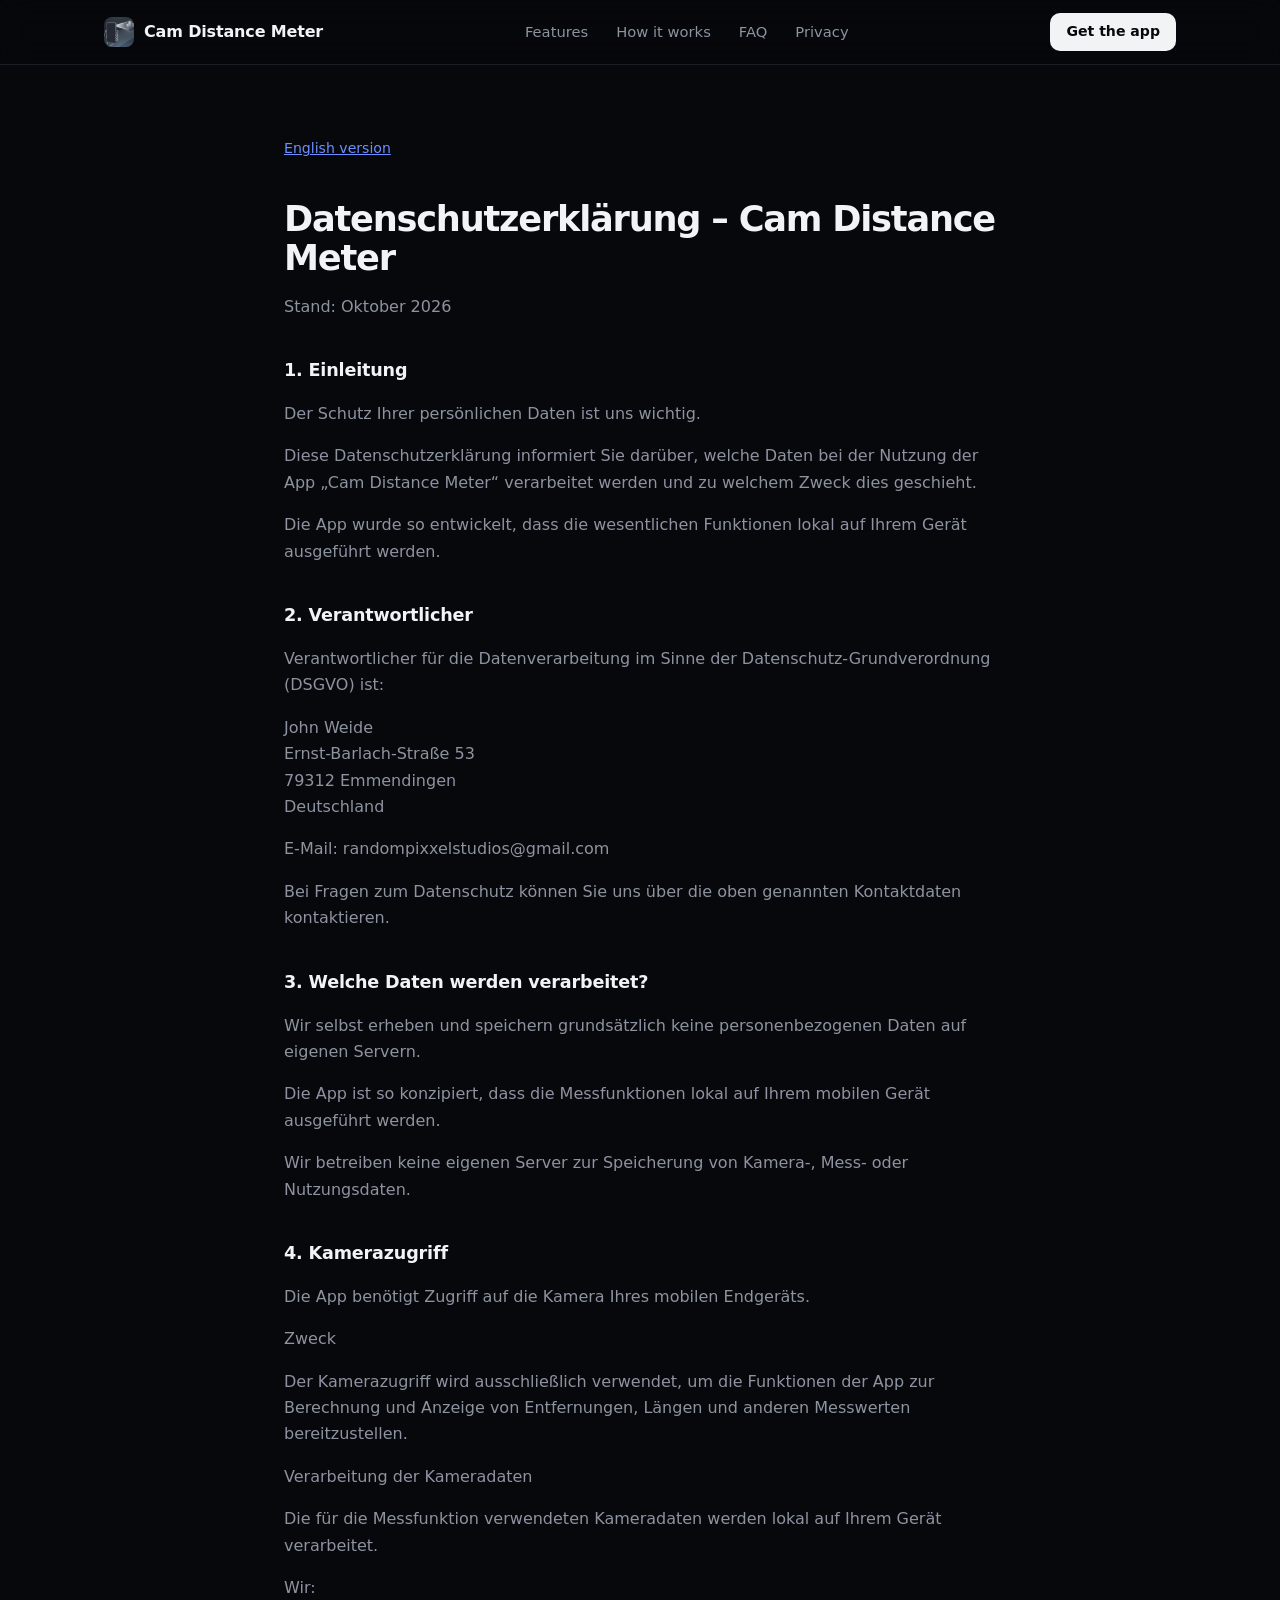
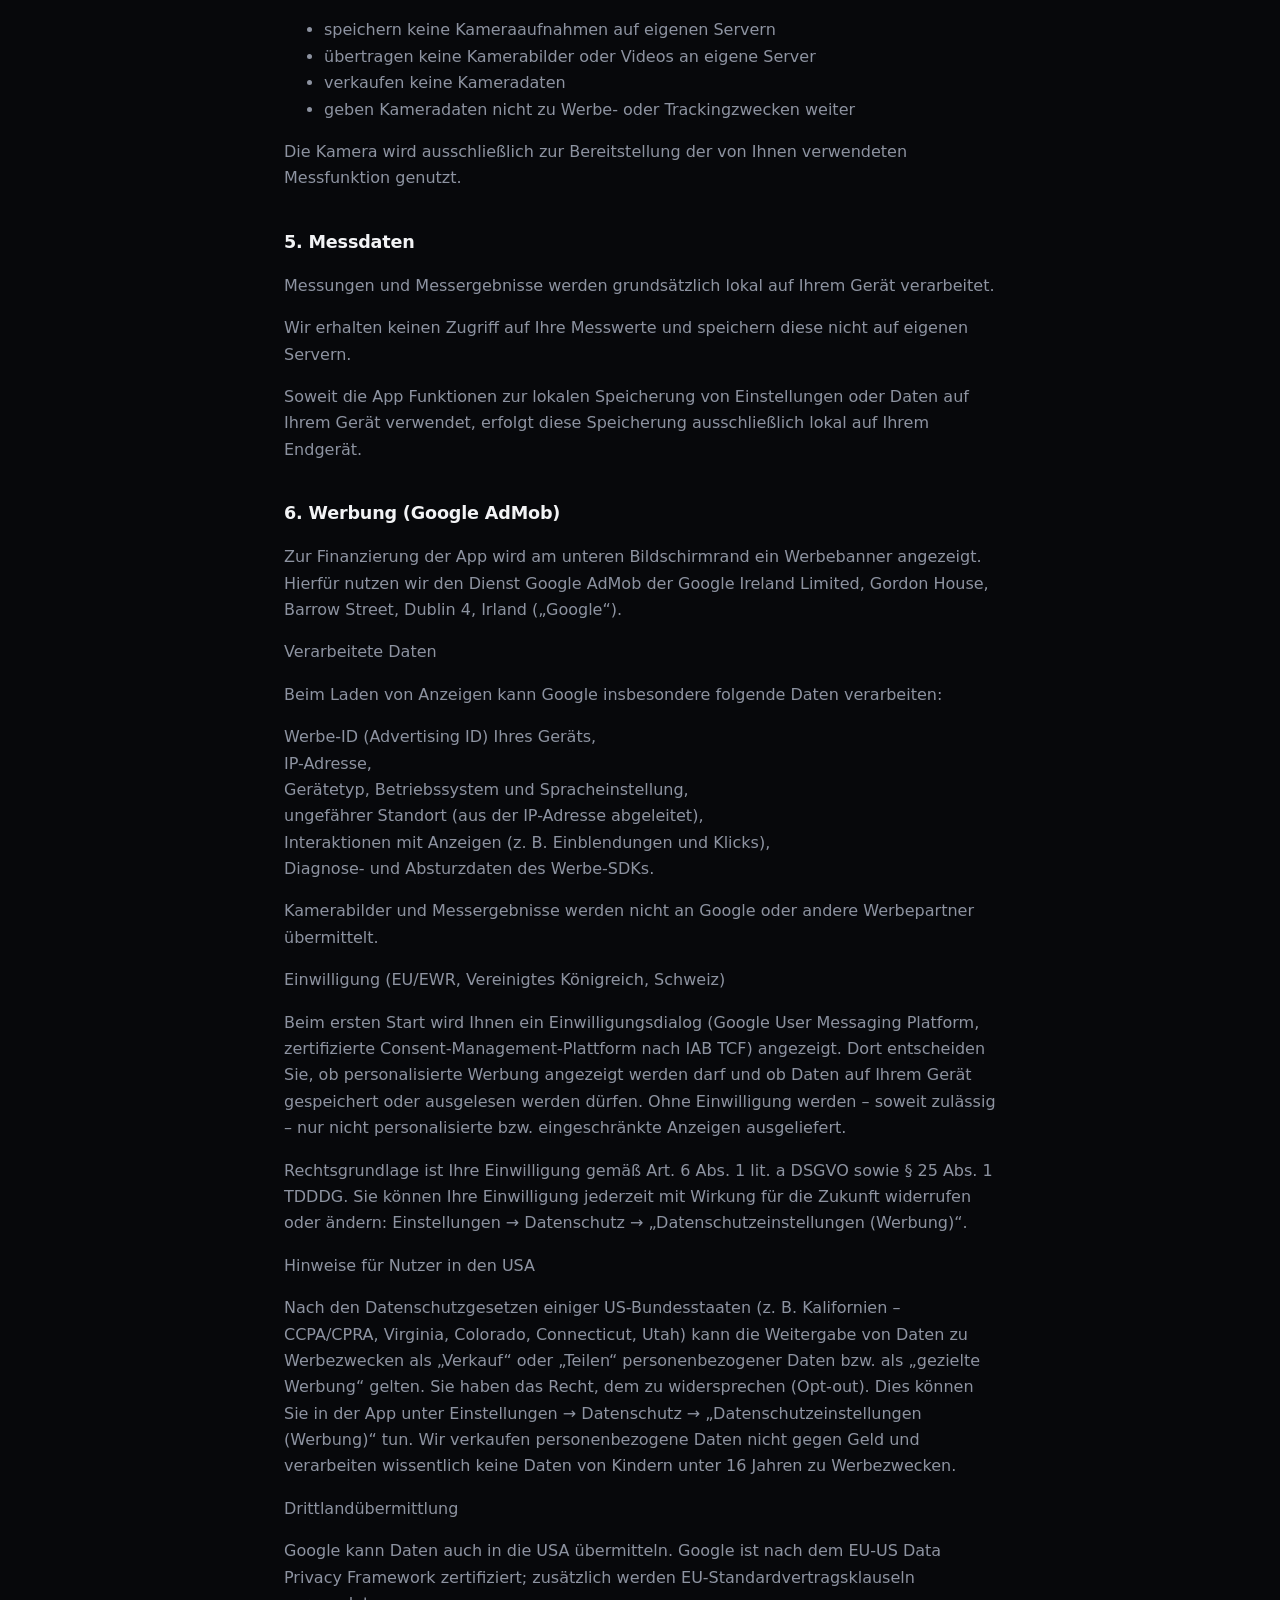
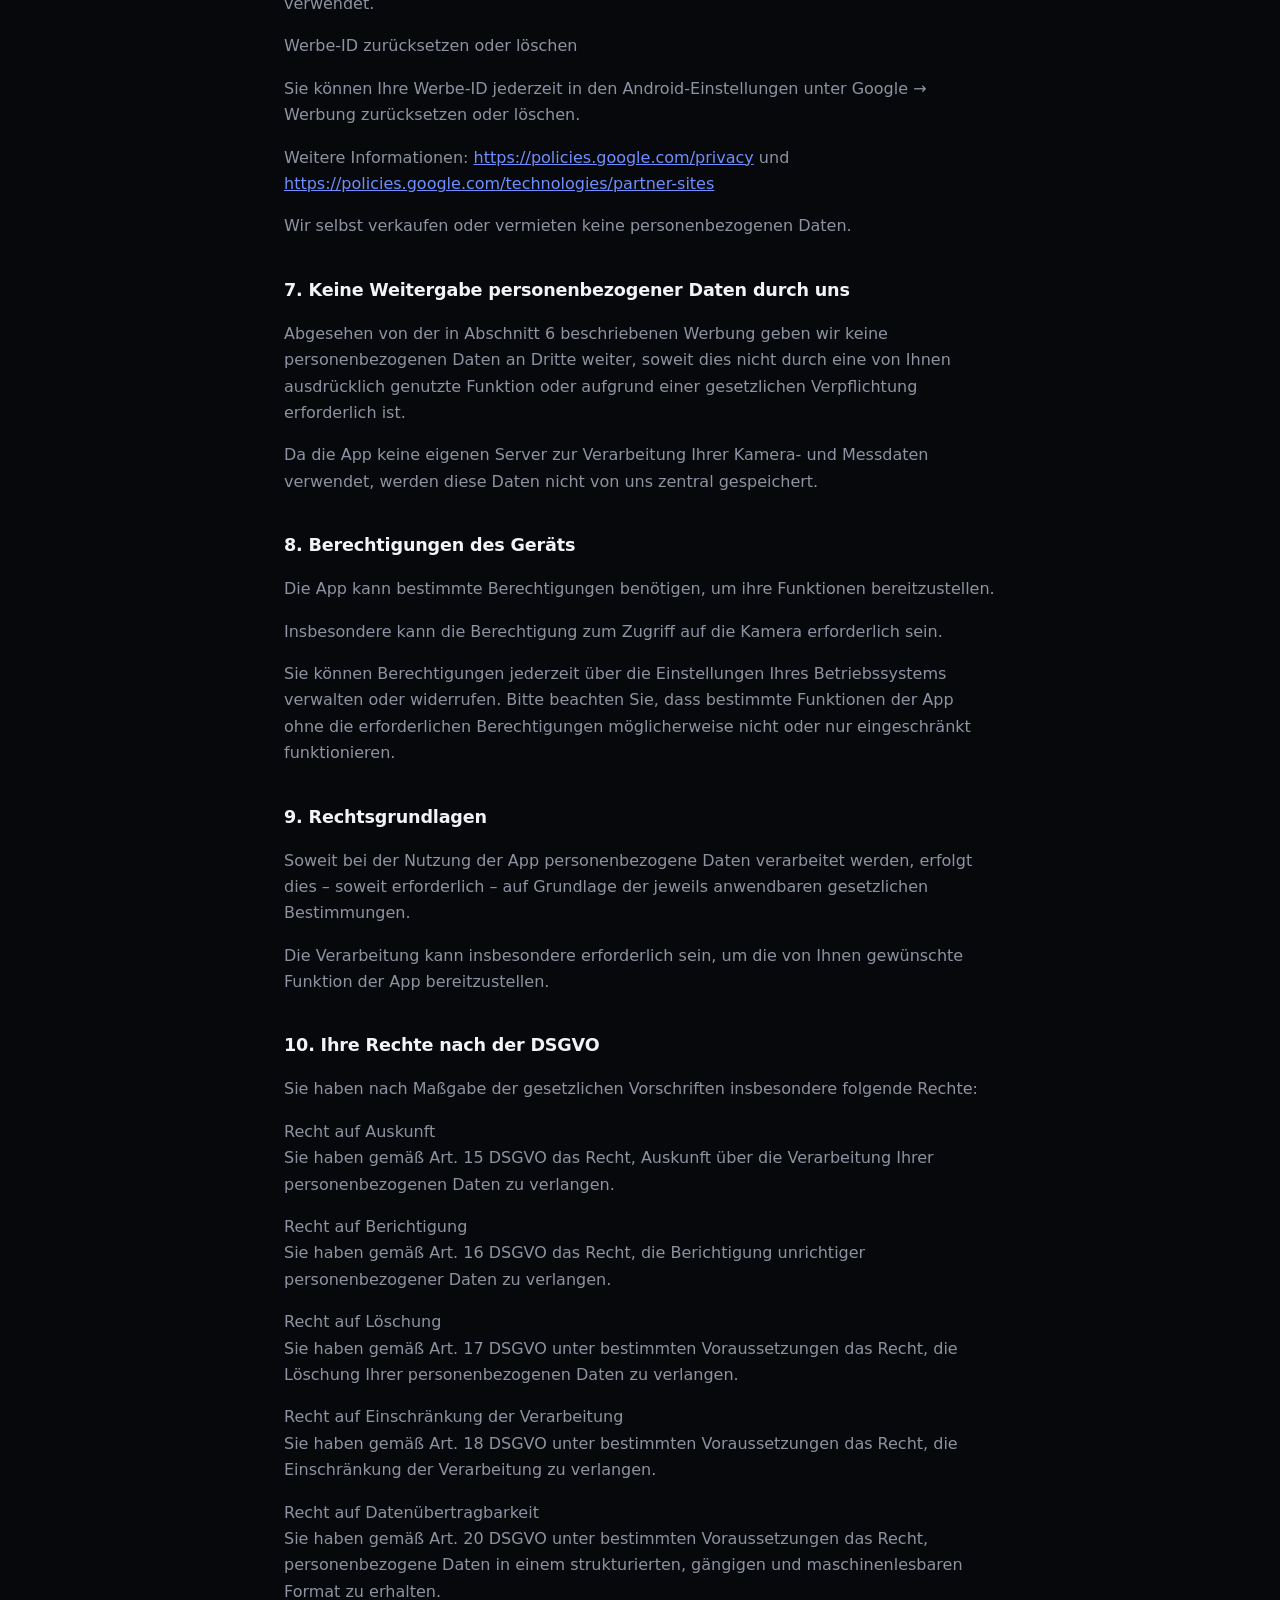
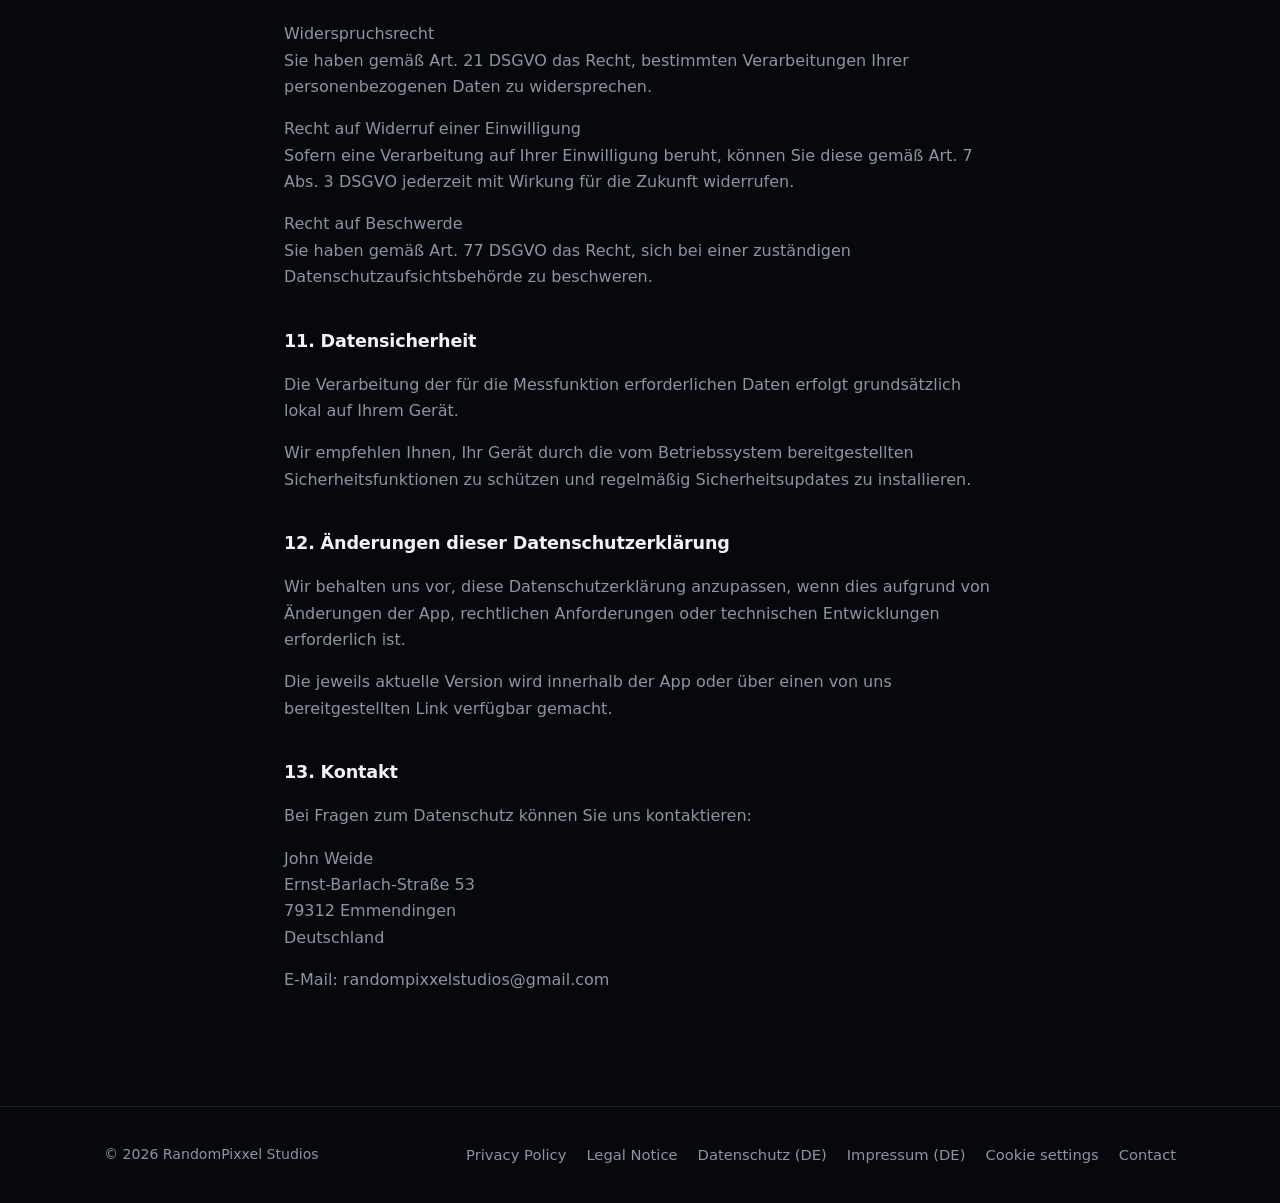
==== commit 5a2abaf1: "Dark redesign, X To Xray, legal tabs, consent banner, self-hosted fonts Co-Authored-By: Claude Opus " ====
--- a/datenschutz.html
+++ b/datenschutz.html
@@ -3,8 +3,8 @@
 <title>Datenschutzerklärung – Cam Distance Meter</title>
 <meta name="description" content="Cam Distance Meter measures distances with your Android phone's camera using dual-camera stereo depth or autofocus. Everything runs on your device.">
 <link rel="icon" href="icon.png">
-<link rel="preconnect" href="https://fonts.googleapis.com"><link href="https://fonts.googleapis.com/css2?family=Inter:wght@400;500;600;700&display=swap" rel="stylesheet">
-<link rel="stylesheet" href="style.css"></head>
+<link rel="stylesheet" href="/assets/fonts.css"><meta name="theme-color" content="#07080b">
+<link rel="stylesheet" href="style.css?v=4"><script src="/assets/consent.js?v=1" defer></script></head>
 <body>
 <header><div class="wrap"><a class="brand" href="index.html"><img src="icon.png" alt="">Cam Distance Meter</a>
 <nav><a href="index.html#features">Features</a><a href="index.html#how">How it works</a><a href="index.html#faq">FAQ</a><a href="privacy.html">Privacy</a></nav>
@@ -85,5 +85,5 @@
 <p>John Weide<br>Ernst-Barlach-Straße 53<br>79312 Emmendingen<br>Deutschland</p>
 <p>E-Mail: randompixxelstudios@gmail.com</p>
 </main>
-<footer><div class="wrap"><span>© 2026 John Weide · RandomPixel Studios</span><nav><a href="privacy.html">Privacy Policy</a><a href="privacy.html#legal">Legal Notice</a><a href="datenschutz.html">Datenschutz (DE)</a><a href="impressum.html">Impressum (DE)</a><a href="mailto:randompixxelstudios@gmail.com">Contact</a></nav></div></footer>
+<footer><div class="wrap"><span>© 2026 <a href="/">RandomPixxel Studios</a></span><nav><a href="privacy.html">Privacy Policy</a><a href="privacy.html#legal">Legal Notice</a><a href="datenschutz.html">Datenschutz (DE)</a><a href="impressum.html">Impressum (DE)</a><a href="#" data-cookie-settings>Cookie settings</a><a href="mailto:randompixxelstudios@gmail.com">Contact</a></nav></div></footer>
 </body></html>
--- a/style.css
+++ b/style.css
@@ -1,5 +1,4 @@
-:root{--bg:#fafafa;--bg2:#fff;--fg:#0a0a0b;--muted:#5f6370;--line:#e7e8ec;--accent:#3b6cff;--accent2:#14d3b4;--glow:rgba(59,108,255,.18)}
-@media (prefers-color-scheme:dark){:root{--bg:#07080b;--bg2:#0f1116;--fg:#f2f3f5;--muted:#8d93a1;--line:#1c1f27;--accent:#6d8fff;--accent2:#2ee6c6;--glow:rgba(109,143,255,.22)}}
+:root{--bg:#07080b;--bg2:#0f1116;--fg:#f2f3f5;--muted:#8d93a1;--line:#1c1f27;--accent:#6d8fff;--accent2:#2ee6c6;--glow:rgba(109,143,255,.22);color-scheme:dark}
 *{box-sizing:border-box}html{scroll-behavior:smooth}
 body{margin:0;background:var(--bg);color:var(--fg);font:16px/1.65 "Inter",system-ui,-apple-system,"Segoe UI",Roboto,sans-serif;-webkit-font-smoothing:antialiased}
 a{color:inherit}
@@ -68,3 +67,7 @@
 .legal .switch{font-size:.88rem;margin:0 0 40px}
 @media(max-width:860px){.hero .wrap{grid-template-columns:1fr}.phone{width:240px}.grid,.steps{grid-template-columns:1fr}header nav{display:none}.hero{padding:64px 0}section{padding:72px 0}}
 @media(max-width:520px){.stats{grid-template-columns:1fr}}
+.screen img{display:block;width:100%;height:100%;object-fit:cover}
+.screen::after{display:none}
+.showcase{padding:0 0 96px;border-top:0}
+.showcase img{display:block;width:100%;border-radius:28px;border:1px solid var(--line);box-shadow:0 40px 80px -40px rgba(0,0,0,.45)}
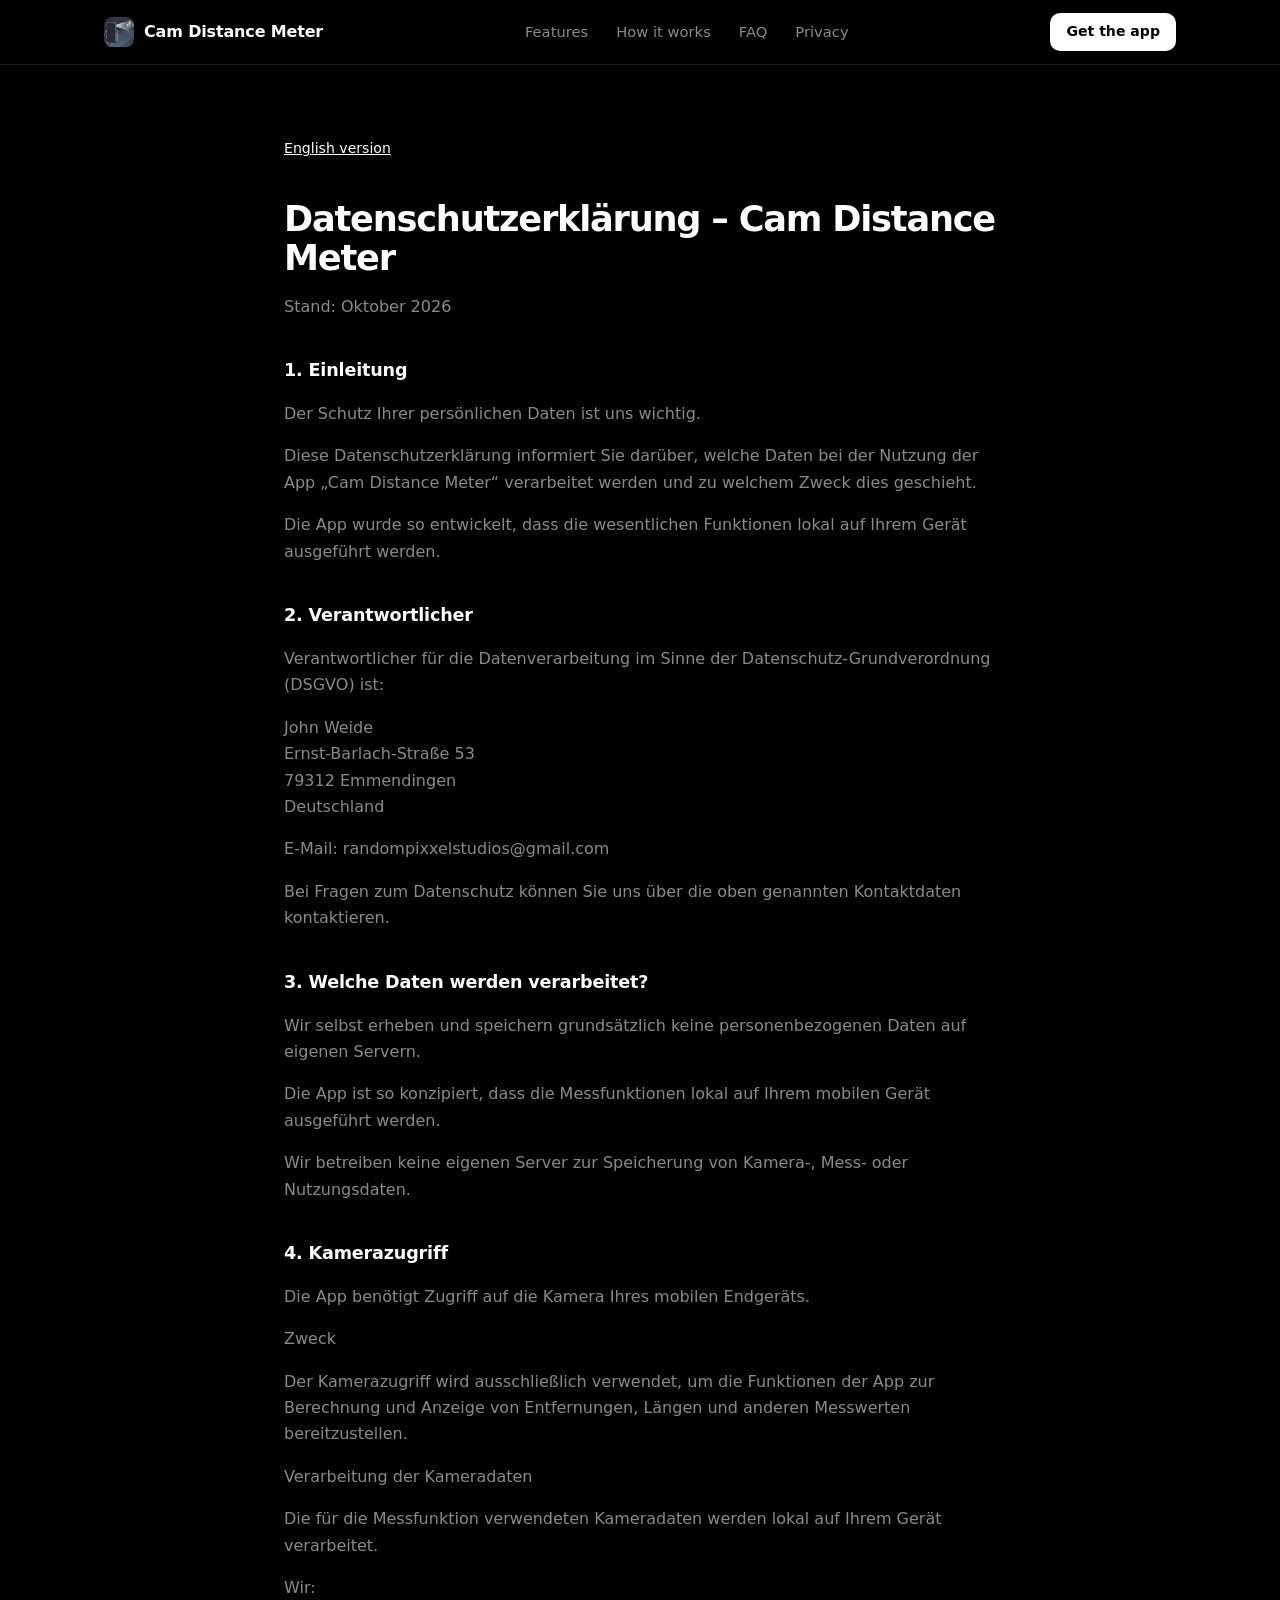
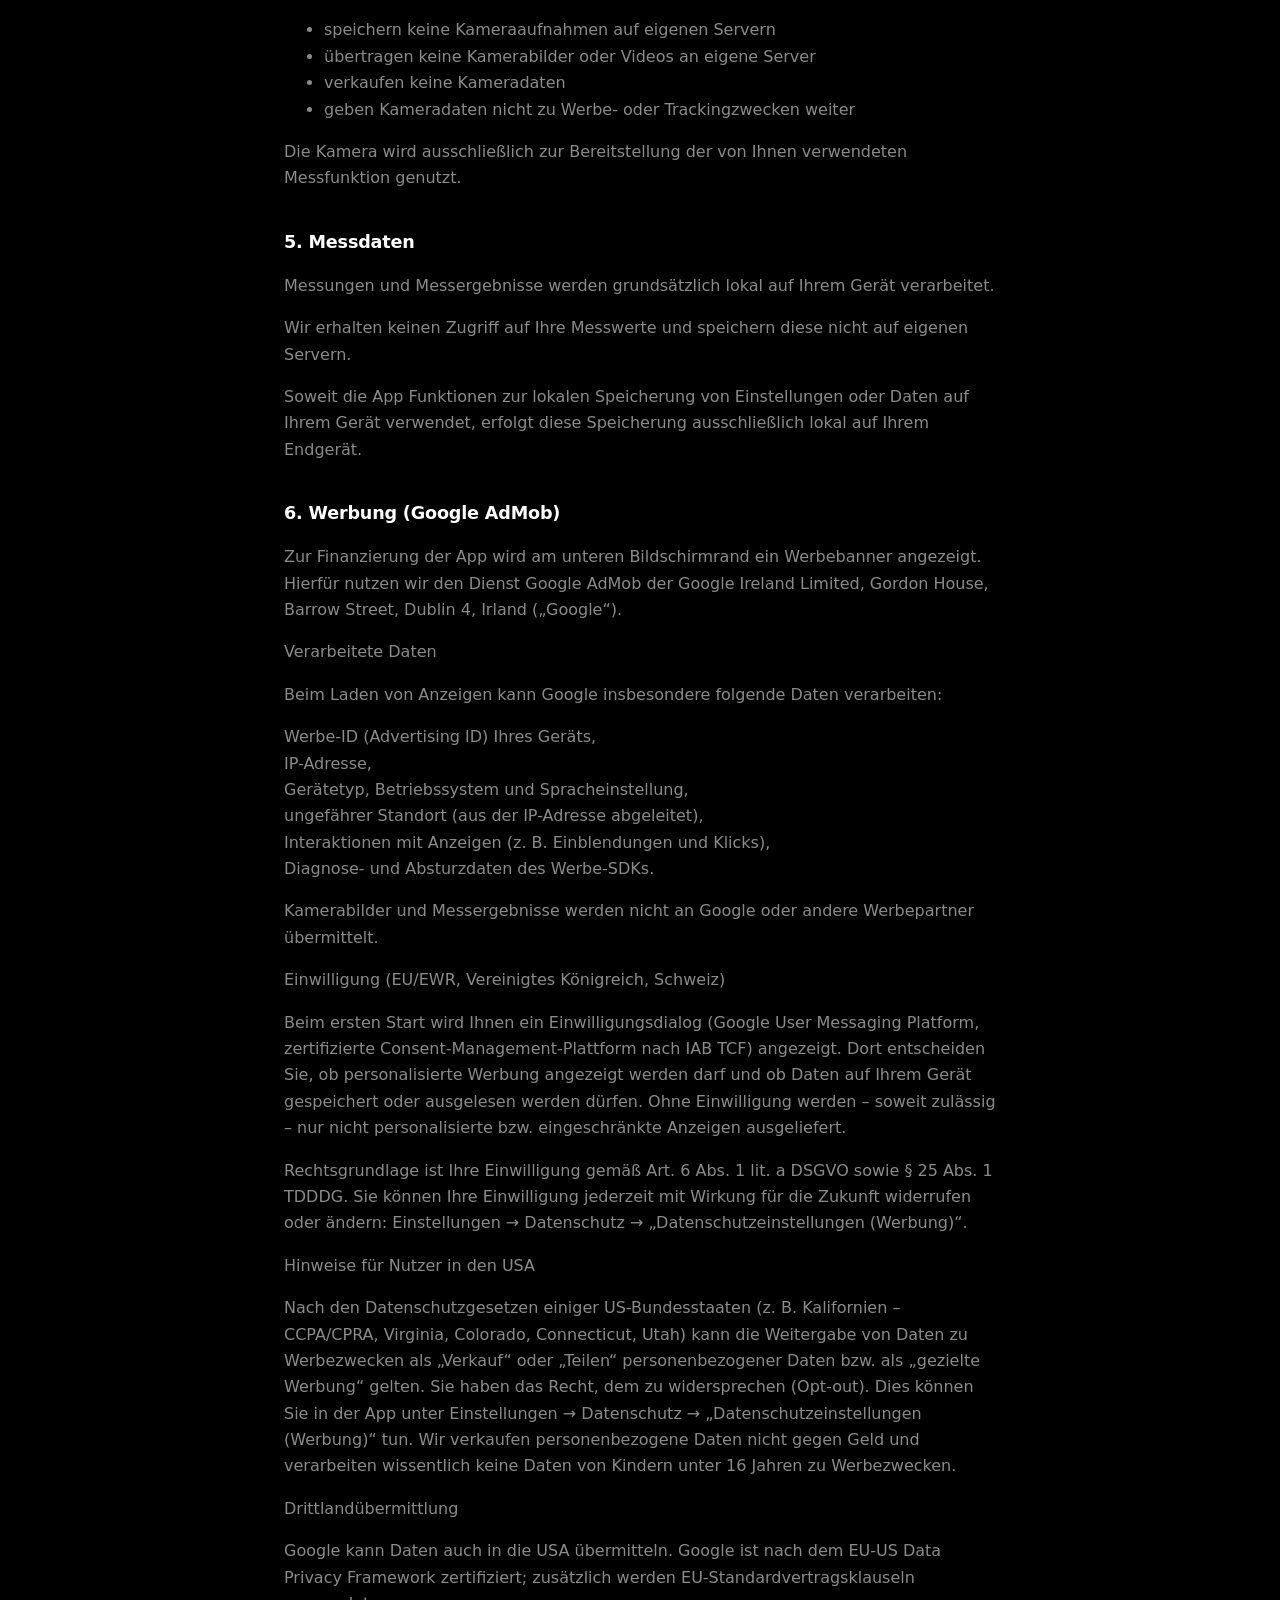
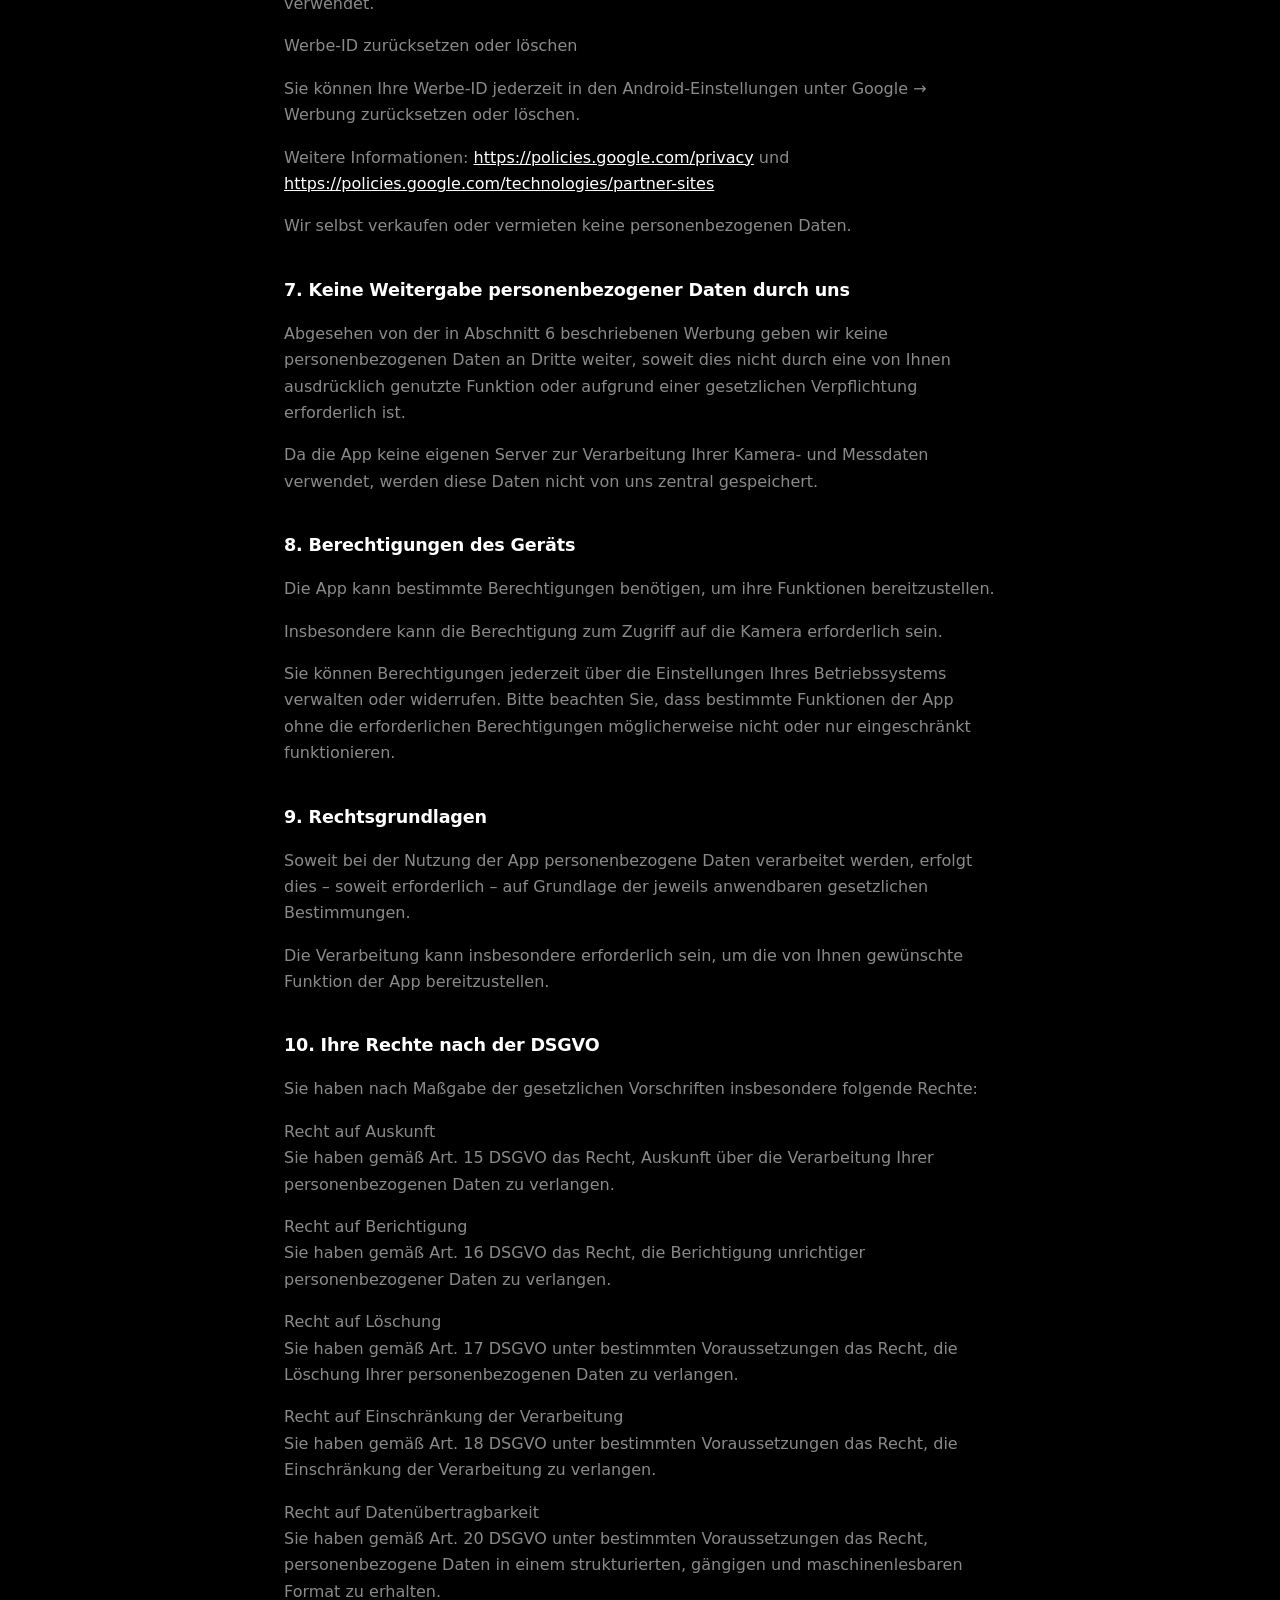
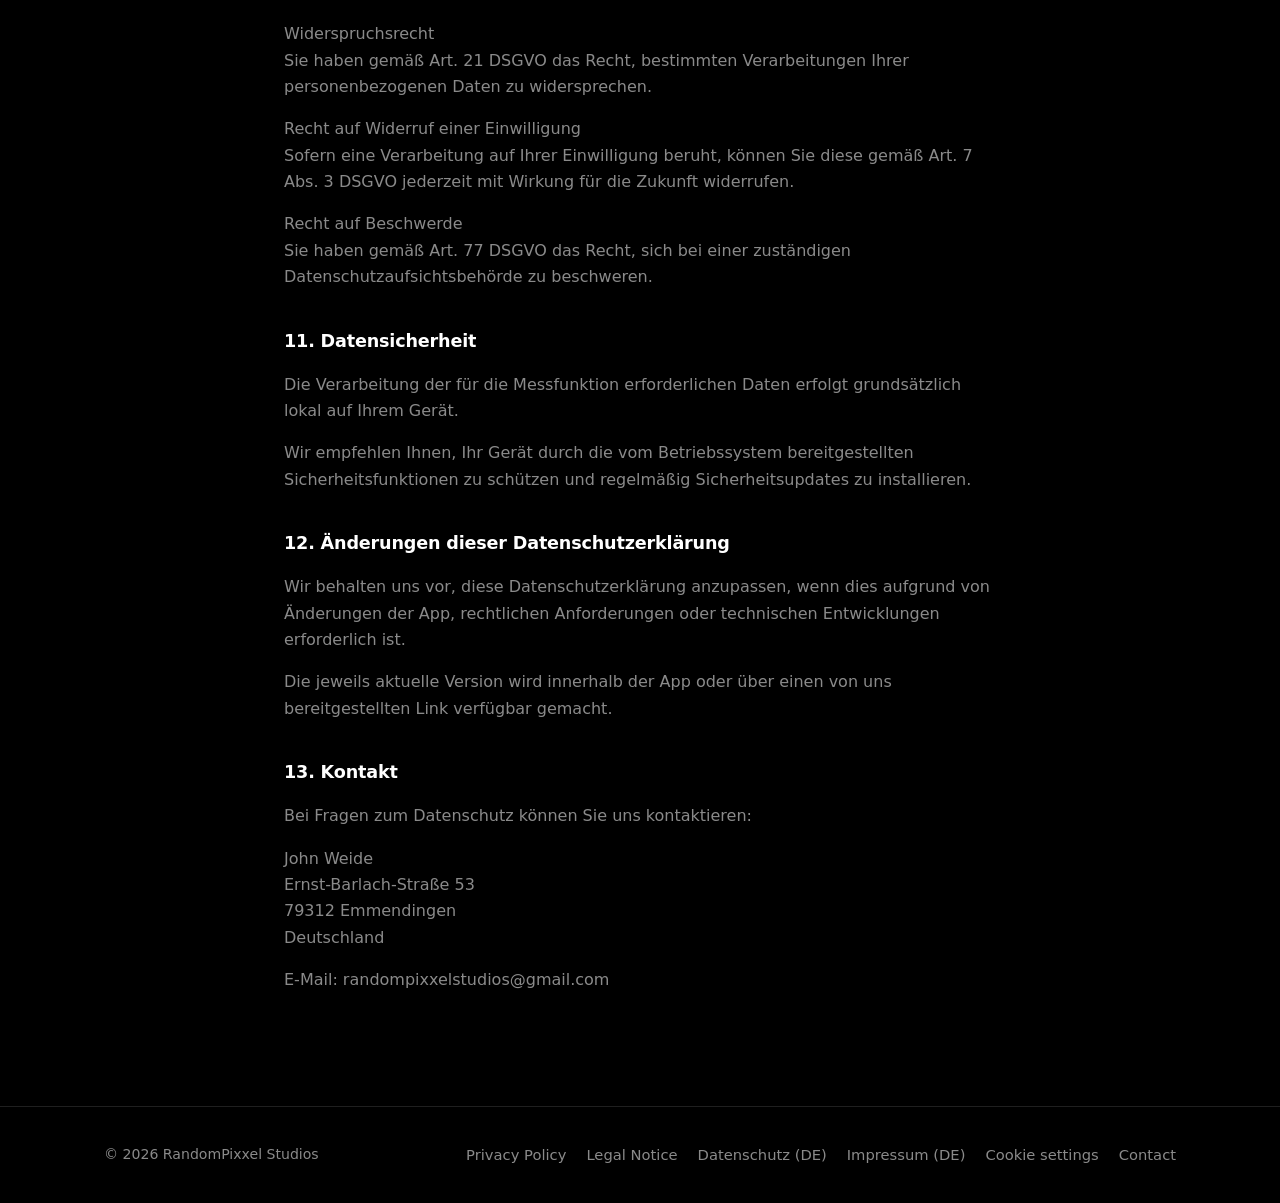
==== commit 634c9e54: "Black and white design, Minecraft notice Co-Authored-By: Claude Opus 5.5 <noreply@anthropic.com>" ====
--- a/datenschutz.html
+++ b/datenschutz.html
@@ -4,7 +4,7 @@
 <meta name="description" content="Cam Distance Meter measures distances with your Android phone's camera using dual-camera stereo depth or autofocus. Everything runs on your device.">
 <link rel="icon" href="icon.png">
 <link rel="stylesheet" href="/assets/fonts.css"><meta name="theme-color" content="#07080b">
-<link rel="stylesheet" href="style.css?v=4"><script src="/assets/consent.js?v=1" defer></script></head>
+<link rel="stylesheet" href="style.css?v=5"><script src="/assets/consent.js?v=2" defer></script></head>
 <body>
 <header><div class="wrap"><a class="brand" href="index.html"><img src="icon.png" alt="">Cam Distance Meter</a>
 <nav><a href="index.html#features">Features</a><a href="index.html#how">How it works</a><a href="index.html#faq">FAQ</a><a href="privacy.html">Privacy</a></nav>
--- a/style.css
+++ b/style.css
@@ -1,4 +1,4 @@
-:root{--bg:#07080b;--bg2:#0f1116;--fg:#f2f3f5;--muted:#8d93a1;--line:#1c1f27;--accent:#6d8fff;--accent2:#2ee6c6;--glow:rgba(109,143,255,.22);color-scheme:dark}
+:root{--bg:#000000;--bg2:#0a0a0a;--fg:#ffffff;--muted:#8a8a8a;--line:#1f1f1f;--accent:#ffffff;--accent2:#d4d4d8;--glow:rgba(255,255,255,.07);color-scheme:dark}
 *{box-sizing:border-box}html{scroll-behavior:smooth}
 body{margin:0;background:var(--bg);color:var(--fg);font:16px/1.65 "Inter",system-ui,-apple-system,"Segoe UI",Roboto,sans-serif;-webkit-font-smoothing:antialiased}
 a{color:inherit}
@@ -13,15 +13,15 @@
 .btn.ghost{background:transparent;color:var(--fg);border:1px solid var(--line)}
 .btn.sm{height:38px;padding:0 16px;font-size:.88rem;border-radius:10px}
 .hero{position:relative;overflow:hidden;padding:96px 0 80px}
-.hero::before{content:"";position:absolute;inset:-40% -20% auto;height:900px;background:radial-gradient(closest-side,var(--glow),transparent),radial-gradient(closest-side at 70% 40%,color-mix(in srgb,var(--accent2) 14%,transparent),transparent);pointer-events:none}
+.hero::before{content:"";position:absolute;inset:-40% -20% auto;height:900px;background:radial-gradient(closest-side,var(--glow),transparent),radial-gradient(closest-side at 70% 40%,rgba(255,255,255,.06),transparent);pointer-events:none}
 .hero .wrap{position:relative;display:grid;grid-template-columns:1.1fr .9fr;gap:56px;align-items:center}
 .eyebrow{display:inline-flex;align-items:center;gap:8px;font-size:.8rem;font-weight:500;color:var(--muted);border:1px solid var(--line);border-radius:999px;padding:6px 14px;background:var(--bg2)}
-.eyebrow i{width:6px;height:6px;border-radius:50%;background:var(--accent2);box-shadow:0 0 10px var(--accent2)}
+.eyebrow i{width:6px;height:6px;border-radius:50%;background:var(--accent2)}
 h1{font-size:clamp(2.6rem,6vw,4.4rem);line-height:1.02;letter-spacing:-.045em;font-weight:700;margin:22px 0 20px}
-.grad{background:linear-gradient(100deg,var(--accent),var(--accent2));-webkit-background-clip:text;background-clip:text;color:transparent}
+.grad{color:var(--muted)}
 .lead{font-size:1.15rem;color:var(--muted);max-width:520px;margin:0 0 34px}
 .cta{display:flex;gap:12px;flex-wrap:wrap}
-.phone{justify-self:center;width:280px;aspect-ratio:9/19;border-radius:44px;padding:10px;background:linear-gradient(160deg,#2a2d36,#0b0c10);box-shadow:0 50px 100px -30px rgba(0,0,0,.5),inset 0 0 0 1px rgba(255,255,255,.08)}
+.phone{justify-self:center;width:280px;aspect-ratio:9/19;border-radius:44px;padding:10px;background:linear-gradient(160deg,#2a2a2a,#0a0a0a);box-shadow:0 50px 100px -30px rgba(0,0,0,.5),inset 0 0 0 1px rgba(255,255,255,.08)}
 .screen{position:relative;height:100%;border-radius:36px;overflow:hidden;background:radial-gradient(120% 70% at 50% 30%,#3a4660,#141821 60%,#090a0e)}
 .screen::after{content:"";position:absolute;inset:auto 0 0;height:45%;background:linear-gradient(transparent,rgba(0,0,0,.55))}
 .reticle{position:absolute;left:50%;top:42%;width:96px;height:96px;transform:translate(-50%,-50%);border:1.5px solid rgba(255,255,255,.85);border-radius:50%}
@@ -45,7 +45,7 @@
 .step{padding:28px;border:1px solid var(--line);border-radius:20px;background:var(--bg2)}
 .step .n{font-size:.8rem;font-weight:600;color:var(--muted);font-variant-numeric:tabular-nums}
 .step h3{margin:14px 0 8px;font-size:1.1rem}.step p{margin:0;color:var(--muted);font-size:.95rem}
-.callout{margin-top:24px;padding:20px 24px;border-radius:16px;border:1px solid var(--line);color:var(--muted);font-size:.93rem;background:linear-gradient(90deg,color-mix(in srgb,var(--accent2) 8%,transparent),transparent)}
+.callout{margin-top:24px;padding:20px 24px;border-radius:16px;border:1px solid var(--line);color:var(--muted);font-size:.93rem;background:var(--bg2)}
 .stats{display:grid;grid-template-columns:repeat(3,1fr);gap:20px;text-align:center}
 .stats b{display:block;font-size:2.6rem;letter-spacing:-.04em}.stats span{color:var(--muted);font-size:.9rem}
 .faq{max-width:760px}
